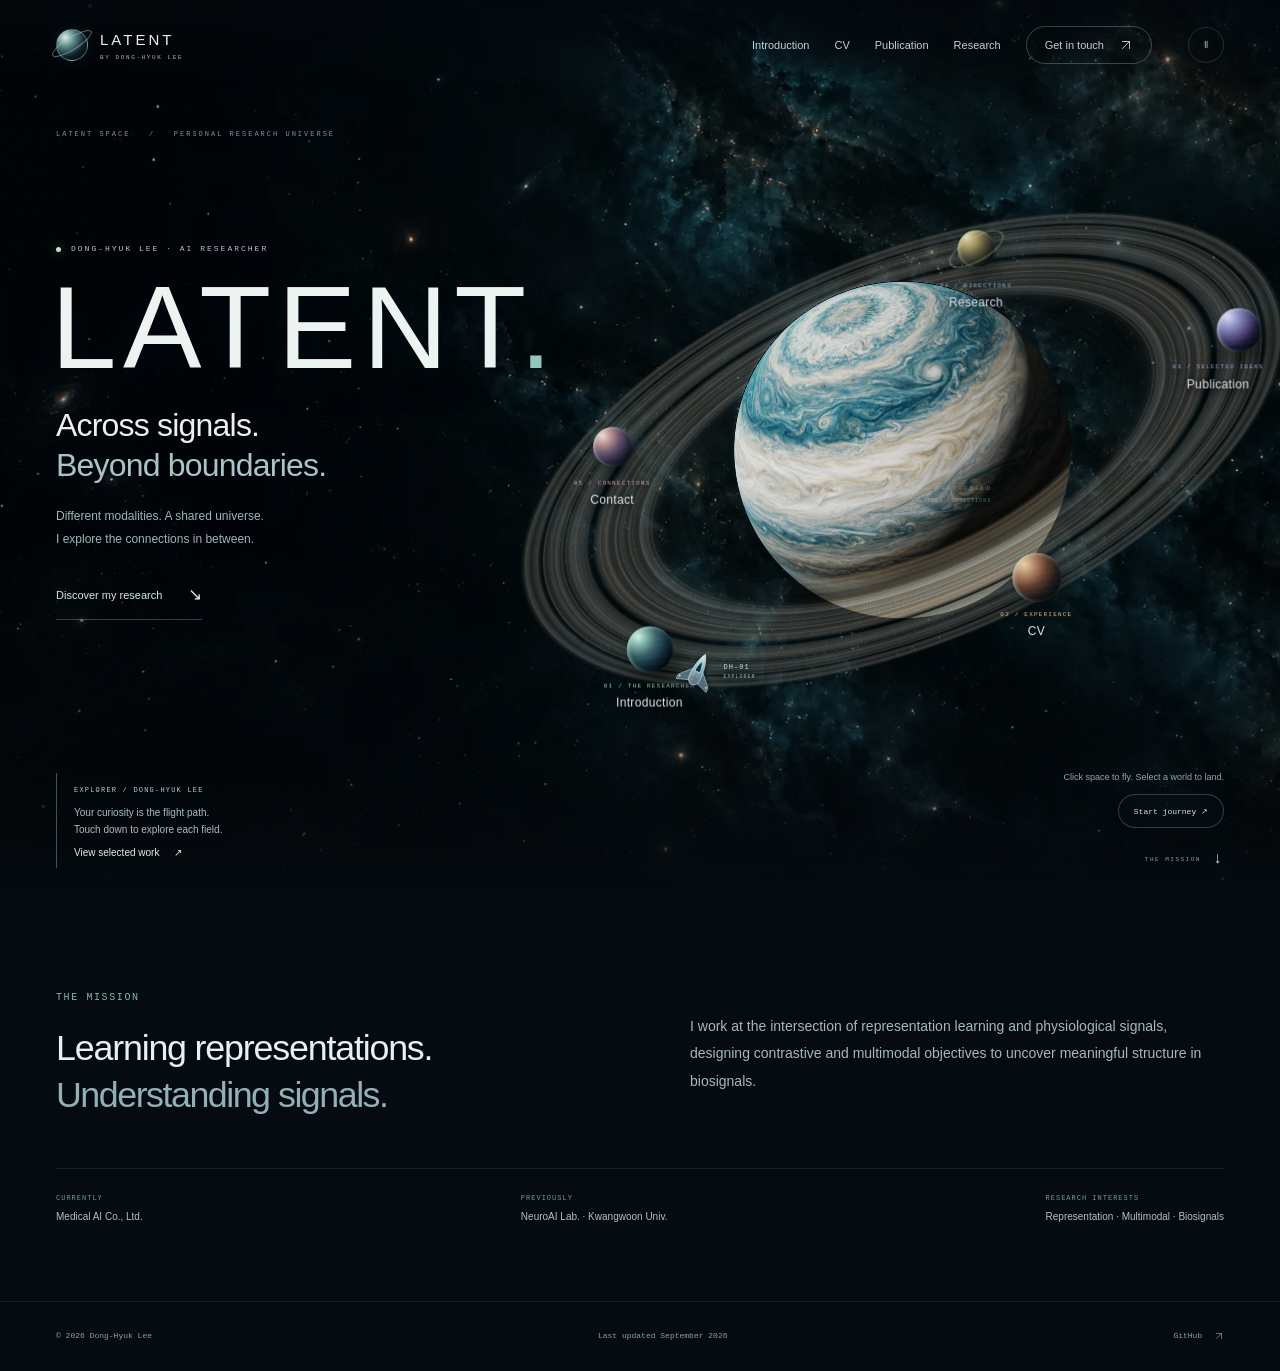
==== index.html @ cc0f51bd "Navigate Latent through five section planets with fluid atmosphere and smooth orbits" ====
<!doctype html>
<html lang="en" data-theme="light">
<head>
  <meta charset="utf-8">
  <meta name="viewport" content="width=device-width, initial-scale=1">
  <meta name="color-scheme" content="light dark">
  <title>Latent — Dong-Hyuk Lee</title>
  <meta name="description" content="I work at the intersection of representation learning and physiological signals, designing contrastive and multimodal objectives to uncover meaningful structure in biosignals.">
  <meta name="author" content="Dong-Hyuk Lee">
  <meta name="theme-color" content="#050b10">
  <meta property="og:type" content="website">
  <meta property="og:title" content="Latent — Dong-Hyuk Lee">
  <meta property="og:description" content="I work at the intersection of representation learning and physiological signals, designing contrastive and multimodal objectives to uncover meaningful structure in biosignals.">
  <meta property="og:url" content="https://hyuki0003.github.io/">
  <meta name="twitter:card" content="summary">
  <link rel="canonical" href="https://hyuki0003.github.io/">
  <link rel="icon" type="image/svg+xml" href="assets/favicon.svg">
  <script>document.documentElement.classList.add('js');try{var t=localStorage.getItem('dh-profile-theme');if(t==='dark'||t==='light')document.documentElement.dataset.theme=t}catch(e){}</script>
  <link rel="stylesheet" href="assets/styles.css">
  <script type="application/ld+json">{"@context": "https://schema.org", "@type": "Person", "name": "Dong-Hyuk Lee", "url": "https://hyuki0003.github.io", "jobTitle": "AI Researcher", "sameAs": ["https://github.com/hyuki0003", "https://www.linkedin.com/in/dong-hyuk-lee-8542971b0/", "https://www.notion.so/81ff1f23dd8441ba82bb77d9165426b7?source=copy_link", "https://www.instagram.com/hyuk_i2/"]}</script>
  <script src="assets/citations.js" defer></script>
  <script src="assets/site.js" defer></script>
<link rel="stylesheet" href="assets/universe.css?v=627bec4dad">
<script src="assets/planet.js?v=19bdda9b8a" defer></script>
<script src="assets/universe.js?v=6f647eb6f1" defer></script>
<script>document.documentElement.dataset.theme="dark"</script>
<link rel="preload" as="image" href="assets/space/latent-atmosphere.webp">
</head>
<body id="top" class="universe-site universe-home">
<a class="skip-link" href="#main">Skip to content</a>
    <header class="site-header"><div class="container header-inner">
      <a class="brand" href="index.html" aria-label="Dong-Hyuk Lee — home"><span class="monogram">dh<span>.</span></span><span class="brand-name">Latent<span>BY DONG-HYUK LEE</span></span></a>
      <nav id="site-nav" class="site-nav" aria-label="Main navigation">
        <a href="introduction.html">Introduction</a><a href="cv.html">CV</a><a href="publications.html">Publication</a><a href="research.html">Research</a>
        <a class="nav-contact" href="contact.html">Get in touch <svg class="icon " viewBox="0 0 24 24" fill="none" stroke="currentColor" stroke-width="1.6" stroke-linecap="round" stroke-linejoin="round" aria-hidden="true"><path d="M6 18 18 6M6 6h12v12"/></svg></a>
      </nav>
      <div class="header-controls"><button class="space-motion" type="button" aria-label="Pause space motion" aria-pressed="false" hidden>Ⅱ</button><button class="icon-button theme-toggle js-only" type="button" aria-label="Switch to dark theme" title="Switch theme"><svg class="icon moon-icon" viewBox="0 0 24 24" fill="none" stroke="currentColor" stroke-width="1.6" stroke-linecap="round" stroke-linejoin="round" aria-hidden="true"><path d="M20.4 14.3A8.5 8.5 0 0 1 9.7 3.6a8.5 8.5 0 1 0 10.7 10.7Z"/></svg><svg class="icon sun-icon" viewBox="0 0 24 24" fill="none" stroke="currentColor" stroke-width="1.6" stroke-linecap="round" stroke-linejoin="round" aria-hidden="true"><circle cx="12" cy="12" r="4"/><path d="M12 2v2m0 16v2M2 12h2m16 0h2M5 5l1.4 1.4m11.2 11.2L19 19M5 19l1.4-1.4M17.6 6.4 19 5"/></svg></button>
      <button class="icon-button menu-toggle js-only" type="button" aria-label="Open navigation" aria-controls="site-nav" aria-expanded="false"><svg class="icon menu-icon" viewBox="0 0 24 24" fill="none" stroke="currentColor" stroke-width="1.6" stroke-linecap="round" stroke-linejoin="round" aria-hidden="true"><path d="M4 7h16M4 12h16M4 17h16"/></svg><svg class="icon close-icon" viewBox="0 0 24 24" fill="none" stroke="currentColor" stroke-width="1.6" stroke-linecap="round" stroke-linejoin="round" aria-hidden="true"><path d="m6 6 12 12M6 18 18 6"/></svg></button></div>
    </div></header>
<main id="main"><section class="space-hero" id="universe" aria-labelledby="universe-title">
  <div class="space-depth" aria-hidden="true"><div class="space-image"></div></div>
  <div class="space-planet-stage" aria-hidden="true"></div>
  <div class="space-shade" aria-hidden="true"></div>
  <div class="space-coordinates" aria-hidden="true">LATENT SPACE &nbsp; / &nbsp; PERSONAL RESEARCH UNIVERSE</div>
  <div class="space-intro">
    <p class="space-eyebrow"><span></span> DONG-HYUK LEE · AI RESEARCHER</p>
    <h1 id="universe-title">LATENT<span>.</span></h1>
    <p class="space-tagline">Across signals.<br><em>Beyond boundaries.</em></p>
    <p class="space-manifesto">Different modalities. A shared universe.<br>I explore the connections in between.</p>
    <a class="space-enter" href="research.html">Discover my research <span aria-hidden="true">↘</span></a>
  </div>
  <div class="space-system" role="group" aria-label="Explore the section planets" aria-describedby="space-help">
    <svg class="space-routes" viewBox="0 0 1000 700" preserveAspectRatio="none" fill="none" aria-hidden="true"><path class="space-orbit-track" d=""/><g class="space-memories"></g><path class="space-flight" d=""/></svg>
    <a class="space-world world-intro" style="--px:64%;--py:24%;--world:#a6d6c6" data-world="introduction" href="introduction.html" aria-label="Explore Introduction" aria-controls="ship-console"><span class="world-globe" aria-hidden="true"></span><span class="world-caption"><small>01 / THE RESEARCHER</small><strong>Introduction</strong></span></a>
    <a class="space-world world-cv" style="--px:86%;--py:42%;--world:#e2bf8c" data-world="cv" href="cv.html" aria-label="Explore CV" aria-controls="ship-console"><span class="world-globe" aria-hidden="true"></span><span class="world-caption"><small>02 / EXPERIENCE</small><strong>CV</strong></span></a>
    <a class="space-world world-publications" style="--px:62%;--py:73%;--world:#b5a9de" data-world="publications" href="publications.html" aria-label="Explore Publication" aria-controls="ship-console"><span class="world-globe" aria-hidden="true"></span><span class="world-caption"><small>03 / SELECTED IDEAS</small><strong>Publication</strong></span></a>
    <a class="space-world world-research" style="--px:87%;--py:76%;--world:#88bedb" data-world="research" href="research.html" aria-label="Explore Research" aria-controls="ship-console"><span class="world-globe" aria-hidden="true"></span><span class="world-caption"><small>04 / DIRECTIONS</small><strong>Research</strong></span></a>
    <a class="space-world world-contact" style="--px:50%;--py:58%;--world:#d4adac" data-world="contact" href="contact.html" aria-label="Explore Contact" aria-controls="ship-console"><span class="world-globe" aria-hidden="true"></span><span class="world-caption"><small>05 / CONNECTIONS</small><strong>Contact</strong></span></a>
    <div class="space-voyager" style="left:62%;top:67%" data-state="idle" aria-hidden="true">
      <svg class="voyager-ship" viewBox="0 0 64 72" fill="none">
        <defs><linearGradient id="ship-metal" x1="14" y1="15" x2="48" y2="56" gradientUnits="userSpaceOnUse"><stop stop-color="#f2f6ef"/><stop offset=".45" stop-color="#91a8b1"/><stop offset="1" stop-color="#354d60"/></linearGradient><linearGradient id="ship-flame" x1="32" y1="47" x2="32" y2="72" gradientUnits="userSpaceOnUse"><stop stop-color="#e5ffff"/><stop offset=".3" stop-color="#81e9e9"/><stop offset="1" stop-color="#56aed9" stop-opacity="0"/></linearGradient></defs>
        <g class="ship-engine"><path d="M26 46 Q23 59 32 71 Q41 59 38 46Z" fill="url(#ship-flame)"/><path d="M29 45 Q28 56 32 62 Q36 56 35 45Z" fill="#edffff"/></g>
        <path d="M26 29 8 48 8 55 27 48M38 29 56 48 56 55 37 48" fill="#526e7e" stroke="#b0c8cd" stroke-width=".9"/>
        <path d="M32 5 C27 12 22 30 24 48 L29 53 35 53 40 48 C42 30 37 12 32 5Z" fill="url(#ship-metal)" stroke="#d4e9e9" stroke-width=".8"/>
        <path d="M32 16 C29 22 28 28 28 33 L36 33 C36 28 35 22 32 16Z" fill="#102f43" stroke="#96e8ef" stroke-width="1.2"/>
        <path d="M32 36V48M26 43H38" stroke="#536e7f"/>
        <path d="M23 48 19 56M41 48 45 56" stroke="#bad2d4" stroke-width="2" class="ship-legs"/>
        <circle cx="11" cy="49" r="1.5" fill="#9ce9d3"/><circle cx="53" cy="49" r="1.5" fill="#e7b88f"/>
      </svg>
      <span class="voyager-name">DH–01 <small>EXPLORER</small></span>
    </div>
    <div class="ship-console" id="ship-console" role="region" aria-label="Spaceship landing message" hidden>
      <div class="console-topline"><span><i></i> LANDING CONFIRMED</span><button class="console-close" type="button" aria-label="Dismiss landing message">×</button></div>
      <p class="console-title"></p><p class="console-description"></p>
      <a class="console-link" href="research.html">Explore this research <span aria-hidden="true">↗</span></a>
      <span class="console-telemetry" aria-hidden="true">DH–01 · SURFACE LINK ESTABLISHED</span>
    </div>
    <span class="space-field-label" aria-hidden="true">THE LATENT FIELD<br><b>∞ POSSIBLE CONNECTIONS</b></span>
  </div>
  <div class="space-bottom">
    <div class="space-detail" id="space-detail"><p class="space-destination">EXPLORER / DONG-HYUK LEE</p><p class="space-description">Your curiosity is the flight path.<br>Touch down to explore each field.</p><a class="space-related" href="research.html#selected-work">View selected work <span aria-hidden="true">↗</span></a><span class="sr-only space-announcement" role="status" aria-live="polite"></span></div>
    <div class="space-guide"><p id="space-help">Click space to fly. Select a world to land.</p><button class="space-cruise" type="button" aria-pressed="false" hidden>Start journey <span aria-hidden="true">↗</span></button><a href="#mission" class="space-scroll">THE MISSION <span aria-hidden="true">↓</span></a></div>
  </div>
</section>
<section id="mission" class="space-mission container" aria-label="Research mission"><div><span class="eyebrow">THE MISSION</span><h2>Learning representations.<br><em>Understanding signals.</em></h2></div><p>I work at the intersection of representation learning and physiological signals, designing contrastive and multimodal objectives to uncover meaningful structure in biosignals.</p><div class="mission-facts"><div><span>CURRENTLY</span><strong>Medical AI Co., Ltd.</strong></div><div><span>PREVIOUSLY</span><strong>NeuroAI Lab. · Kwangwoon Univ.</strong></div><div><span>RESEARCH INTERESTS</span><strong>Representation · Multimodal · Biosignals</strong></div></div></section>
</main>
<footer class="site-footer"><div class="container footer-inner"><span>© 2026 Dong-Hyuk Lee</span><span>Last updated September 2026</span><a href="https://github.com/hyuki0003" target="_blank" rel="noopener noreferrer">GitHub <svg class="icon " viewBox="0 0 24 24" fill="none" stroke="currentColor" stroke-width="1.6" stroke-linecap="round" stroke-linejoin="round" aria-hidden="true"><path d="M6 18 18 6M6 6h12v12"/></svg></a></div></footer>
    <div class="toast" id="toast" role="status" aria-live="polite"></div>
    <dialog id="citation-dialog" aria-labelledby="citation-title"><div class="dialog-heading"><span class="eyebrow">CITATION</span><button type="button" class="icon-button close-dialog" aria-label="Close citation"><svg class="icon " viewBox="0 0 24 24" fill="none" stroke="currentColor" stroke-width="1.6" stroke-linecap="round" stroke-linejoin="round" aria-hidden="true"><path d="m6 6 12 12M6 18 18 6"/></svg></button></div><h2 id="citation-title">BibTeX</h2><p class="citation-note">Basic metadata from the author profile. Volume, pages, and DOI were not provided. Manuscripts are not presented as accepted publications.</p><pre id="citation-code" tabindex="0"></pre><button type="button" class="button primary" id="copy-citation"><svg class="icon " viewBox="0 0 24 24" fill="none" stroke="currentColor" stroke-width="1.6" stroke-linecap="round" stroke-linejoin="round" aria-hidden="true"><rect x="8" y="8" width="12" height="12" rx="2"/><path d="M15 8V5a2 2 0 0 0-2-2H5a2 2 0 0 0-2 2v8a2 2 0 0 0 2 2h3"/></svg> Copy BibTeX</button></dialog>
</body>
</html>
---- assets/styles.css ----
/* Editorial research portfolio. No web fonts or external assets are required. */
:root {
  --bg: #f6f5f1; --surface: #fcfbf8; --soft: #ecece5; --text: #272c27;
  --muted: #656b61; --faint: #6a7163; --border: #d9dcd2; --accent: #4c6342;
  --accent-soft: #e7ebde; --orange: #9b5936; --focus: #466b42; --inverse: #f4f4ec;
  --serif: Georgia, 'Times New Roman', serif;
  --sans: 'Helvetica Neue', Helvetica, Arial, 'Apple SD Gothic Neo', 'Malgun Gothic', sans-serif;
  --mono: 'SFMono-Regular', Consolas, 'Liberation Mono', monospace;
  --width: 1184px;
}
html[data-theme="dark"] {
  --bg: #191d19; --surface: #202620; --soft: #242d24; --text: #e8ecdf;
  --muted: #afb9a8; --faint: #a3ae9b; --border: #384235; --accent: #b4cd98;
  --accent-soft: #303e2b; --orange: #e2ae8c; --focus: #c7dfa6; --inverse: #1c221a;
}
*, *::before, *::after { box-sizing: border-box; }
html { scroll-behavior: smooth; scroll-padding-top: 110px; }
body { margin: 0; color: var(--text); background: var(--bg); font: 16px/1.65 var(--sans); -webkit-font-smoothing: antialiased; }
a { color: inherit; text-decoration: none; }
button, input { font: inherit; color: inherit; }
button { cursor: pointer; }
button, input, a { -webkit-tap-highlight-color: transparent; }
button { border: 0; }
button:disabled { cursor: default; }
::selection { background: #d5dfbc; color: #222a20; }
:focus-visible { outline: 3px solid var(--focus); outline-offset: 5px; border-radius: 2px; }
[hidden] { display: none !important; }
html:not(.js) .js-only { display: none !important; }
h1, h2, h3, h4, p { margin: 0; }
h1, h2, h3, h4 { font-weight: 500; line-height: 1.2; }
h2 { font-size: clamp(32px, 3.3vw, 43px); letter-spacing: -1.7px; line-height: 1.14; }
h2 em { font: italic 1.08em/1.12 var(--serif); letter-spacing: -1.5px; }
img, svg { max-width: 100%; }
.icon { display: inline-block; width: 20px; height: 20px; flex: 0 0 auto; vertical-align: middle; }
.container { width: min(var(--width), calc(100% - 112px)); margin-inline: auto; }
.eyebrow { font: 500 10px/1.5 var(--mono); letter-spacing: 1.6px; }
.section-index { display: block; color: var(--accent); margin-bottom: 20px; }
.small-number { font: 12px var(--mono); color: var(--muted); }
.skip-link { position: fixed; top: -100px; left: 20px; z-index: 100; padding: 12px 20px; background: var(--text); color: var(--bg); }
.skip-link:focus { top: 12px; }
.site-header { position: sticky; top: 0; z-index: 20; background: var(--bg); border-bottom: 1px solid var(--border); }
.header-inner { display: flex; align-items: center; min-height: 96px; gap: 36px; }
.brand { display: flex; align-items: center; gap: 13px; flex-shrink: 0; }
.monogram { display: flex; align-items: center; justify-content: center; background: var(--text); color: var(--bg); width: 46px; height: 46px; font-size: 25px; font-weight: 600; letter-spacing: -2px; border-radius: 13px; line-height: 1; padding-bottom: 3px; }
.monogram span { color: #b9cc9c; }
.brand-name { font-size: 13px; font-weight: 600; letter-spacing: -.2px; line-height: 1.4; }
.brand-name > span { display: block; margin-top: 4px; font: 8px var(--mono); letter-spacing: 1.4px; color: var(--muted); }
.site-nav { margin-left: auto; display: flex; align-items: center; gap: 30px; }
.site-nav > a { font-size: 12px; transition: color .2s; white-space: nowrap; }
.site-nav > a:hover, .site-nav > a[aria-current] { color: var(--accent); }
.site-nav > a[aria-current] { text-decoration: underline; text-underline-offset: 7px; }
.site-nav .nav-contact { display: inline-flex; align-items: center; gap: 15px; border: 1px solid var(--border); padding: 9px 15px; border-radius: 4px; }
.nav-contact .icon { width: 14px; height: 14px; }
.header-controls { display: flex; gap: 7px; }
.icon-button { width: 38px; height: 38px; display: inline-flex; align-items: center; justify-content: center; background: transparent; border: 1px solid var(--border); border-radius: 50%; }
.icon-button:hover { background: var(--soft); }
.theme-toggle { border: 0; }
.sun-icon, .close-icon { display: none; }
[data-theme="dark"] .moon-icon { display: none; }
[data-theme="dark"] .sun-icon { display: block; }
.menu-toggle { display: none; }
.button { display: inline-flex; justify-content: center; align-items: center; gap: 24px; border: 1px solid transparent; padding: 13px 21px; border-radius: 4px; font-size: 12px; font-weight: 500; line-height: 1.6; transition: transform .2s, background .2s; }
.button:hover { transform: translateY(-2px); }
.button .icon { width: 17px; height: 17px; }
.button.primary { background: var(--text); color: var(--bg); border-color: var(--text); }
.button.primary:hover { background: var(--accent); border-color: var(--accent); }
.button.secondary { background: transparent; border-color: var(--border); }
.text-link { display: inline-flex; align-items: center; gap: 14px; font-size: 12px; font-weight: 500; white-space: nowrap; }
.text-link .icon { width: 17px; height: 17px; transition: transform .2s; }
.text-link:hover .icon { transform: translate(2px,-2px); }
.text-link:hover { color: var(--accent); }
.hero { padding-top: 72px; }
.hero-grid { display: grid; grid-template-columns: minmax(0,1fr) 326px; gap: 60px; align-items: center; }
.hero-eyebrow { display: flex; align-items: center; gap: 10px; color: var(--muted); font: 9px/1.6 var(--mono); letter-spacing: 1.2px; margin-bottom: 23px; }
.live-dot { display: inline-block; flex-shrink: 0; width: 6px; height: 6px; border-radius: 50%; background: #799360; box-shadow: 0 0 0 4px #79936014; }
.eyebrow-divider { padding-inline: 6px; color: var(--faint); }
.hero h1 { font-size: clamp(47px,5.3vw,75px); letter-spacing: -4.2px; font-weight: 500; line-height: 1.08; margin-left: -3px; white-space: nowrap; }
.name-dot { color: var(--accent); }
.hero-statement { margin-top: 24px; font-size: clamp(25px,2.65vw,36px); line-height: 1.3; letter-spacing: -1.1px; }
.hero-statement em { font-family: var(--serif); font-weight: 400; color: var(--accent); letter-spacing: -.7px; }
.hero-description { max-width: 580px; margin-top: 24px; font-size: 14px; line-height: 1.85; color: var(--muted); }
.hero-actions { display: flex; align-items: center; flex-wrap: wrap; gap: 29px; margin-top: 29px; }
.hero-visual { height: 370px; align-self: end; position: relative; border-radius: 5px; background: #eceee5; border: 1px solid #e2e5d9; overflow: hidden; color: #3e4936; }
.visual-top { display: flex; justify-content: space-between; font: 7px/1.5 var(--mono); letter-spacing: 1px; padding: 21px; }
.orbit-scene { height: 254px; position: relative; isolation: isolate; overflow: hidden; }
.sphere-grid { position: absolute; inset: 0; opacity: .38; background-image: radial-gradient(#7a8a6b 1px, transparent 1px); background-size: 13px 13px; mask-image: radial-gradient(ellipse 50% 48% at 50% 50%,#000 35%,transparent 100%); }
.sphere { position: absolute; top: 29px; left: 53px; width: 220px; height: 191px; border: 1px solid #647851; border-radius: 50%; }
.sphere-a { transform: rotate(-34deg) scaleY(.58); }
.sphere-b { transform: rotate(42deg) scaleY(.63); border-color: #8b9b76; }
.sphere-c { transform: rotate(97deg) scaleY(.55); border-color: #647851; }
.sphere-core { position: absolute; width: 78px; height: 78px; border: 1px solid #aab797; top: 86px; left: 124px; border-radius: 50%; background: #e8ecdeaa; box-shadow: inset 0 0 25px #b5c49644; }
.sphere-core::before, .sphere-core::after { content: ''; position: absolute; border: 1px solid #9daf8577; border-radius: 50%; inset: 8px; }
.sphere-core::after { inset: 17px; }
.orbit-dot { position: absolute; border-radius: 50%; width: 10px; height: 10px; box-shadow: 0 0 0 5px #eceee5; }
.dot-a { top: 51px; left: 98px; background: #556f43; }
.dot-b { top: 176px; left: 239px; background: #a77b51; width: 7px; height: 7px; }
.axis-mark { position: absolute; color: #839271; font: 15px var(--mono); }
.axis-a { left: 29px; top: 190px; }
.axis-b { right: 28px; top: 31px; }
.visual-bottom { padding: 16px 21px; border-top: 1px solid #d4dacb; display: flex; align-items: center; justify-content: space-between; font-size: 9px; line-height: 1.7; }
.visual-bottom strong { font-weight: 500; }
.visual-spark { font: 39px/1 var(--serif); color: #5d7449; }
.hero-facts { margin-top: 47px; display: grid; grid-template-columns: .92fr 1.16fr 1.4fr; gap: 30px; padding-block: 24px 35px; border-top: 1px solid var(--border); }
.hero-facts > div > span { font: 8px var(--mono); letter-spacing: 1.4px; color: var(--faint); }
.hero-facts p { margin-top: 6px; font-size: 11px; color: var(--muted); }
.section { padding-block: 78px; }
.section-heading { display: flex; align-items: flex-end; justify-content: space-between; gap: 40px; margin-bottom: 38px; }
.section-heading > p { max-width: 370px; font-size: 12px; color: var(--muted); padding-bottom: 4px; }
.section-heading > .text-link { padding-bottom: 7px; }
.research-section { background: var(--soft); border-top: 1px solid var(--border); border-bottom: 1px solid var(--border); }
.research-grid { display: grid; grid-template-columns: repeat(3,1fr); gap: 34px; }
.research-card { border-top: 1px solid var(--border); padding-top: 18px; display: flex; flex-direction: column; }
.research-card-top { display: flex; align-items: center; justify-content: space-between; color: var(--accent); margin-bottom: 28px; }
.research-card h3 { font-size: 22px; letter-spacing: -.7px; margin-bottom: 14px; }
.research-card p { max-width: 306px; font-size: 12px; line-height: 1.85; color: var(--muted); }
.research-label { display: block; color: var(--accent); font: 8px/1.5 var(--mono); letter-spacing: 1px; margin-top: 25px; }
.keyword-strip { display: flex; flex-wrap: wrap; gap: 8px; border-top: 1px solid var(--border); margin-top: 35px; padding-top: 25px; }
.keyword-strip span { border: 1px solid var(--border); font-size: 9px; padding: 3px 9px; border-radius: 3px; color: var(--muted); }
.works-grid { display: grid; grid-template-columns: repeat(2,minmax(0,1fr)); gap: 27px; }
.work-card { border: 1px solid var(--border); border-radius: 5px; overflow: hidden; background: var(--surface); transition: border-color .2s; }
.work-card:hover { border-color: var(--accent); }
.work-card .art-link { display: block; }
.work-art { height: 235px; overflow: hidden; position: relative; isolation: isolate; }
.work-art > * { pointer-events: none; }
.dialog-art { background: #e9edde; color: #4f6444; }
.video-art { background: #ece6dc; color: #7c6652; }
.art-grid { position: absolute; inset: 0; background-image: linear-gradient(currentColor 1px, transparent 1px),linear-gradient(90deg,currentColor 1px,transparent 1px); background-size: 32px 32px; opacity: .055; }
.art-label { position: absolute; bottom: 19px; left: 23px; font: 7px/1.4 var(--mono); letter-spacing: 1px; z-index: 3; }
.art-note { position: absolute; top: 18px; right: 21px; font: italic 11px var(--serif); opacity: .75; }
.art-orbit { width: 290px; height: 135px; border: 1px solid #83917166; border-radius: 50%; position: absolute; left: calc(50% - 145px); top: 44px; }
.orbit-one { transform: rotate(-18deg); }
.orbit-two { transform: rotate(27deg); }
.speech { position: absolute; border: 1px solid #7b8f6488; display: flex; align-items: center; gap: 6px; justify-content: center; border-radius: 10px 10px 10px 1px; box-shadow: 0 7px 20px #45583308; }
.speech i { width: 5px; height: 5px; border-radius: 50%; background: currentColor; opacity: .7; }
.speech-one { width: 104px; height: 67px; top: 45px; left: calc(50% - 132px); background: #d1d9bf; transform: rotate(-8deg); }
.speech-two { width: 100px; height: 64px; top: 103px; left: calc(50% - 31px); background: #f2f4e9; transform: rotate(6deg); }
.speech-three { width: 72px; height: 46px; top: 50px; left: calc(50% + 57px); background: #a3b790; color: #3e5a33; transform: rotate(8deg); }
.video-frame { position: absolute; width: 166px; height: 121px; border: 1px solid #a4927c; border-radius: 3px; top: 52px; left: calc(50% - 83px); }
.frame-back { background: #d0c5b2; transform: translate(-39px,-10px) rotate(-11deg); opacity: .85; }
.frame-mid { background: #e1d7c4; transform: translate(31px,3px) rotate(9deg); }
.frame-front { background: #efeae0; transform: rotate(-1deg); padding: 12px 19px; }
.pixel-grid { display: grid; grid-template-columns: repeat(6,1fr); grid-template-rows: repeat(6,1fr); gap: 2px; width: 100%; height: 100%; }
.pixel-grid i { background: #ad987d; opacity: .23; }
.pixel-grid i:nth-child(3n) { opacity: .6; }
.pixel-grid i:nth-child(4n) { opacity: .38; background: #9b896c; }
.pixel-grid i:nth-child(7n) { opacity: .82; background: #938873; }
.pixel-grid i:nth-child(11n) { opacity: .9; background: #737e66; }
.frame-corner { position: absolute; width: 14px; height: 14px; border-color: #897452; }
.c1 { top: 6px; left: 7px; border-top: 1px solid; border-left: 1px solid; }
.c2 { bottom: 6px; right: 7px; border-bottom: 1px solid; border-right: 1px solid; }
.work-body { padding: 24px; }
.work-meta { display: flex; align-items: center; flex-wrap: wrap; gap: 7px; min-height: 21px; }
.work-meta > span:first-child { color: var(--muted); font: 9px var(--mono); letter-spacing: .4px; margin-right: auto; }
.meta-divider { padding: 0 6px; color: var(--faint); }
.badge { display: inline-block; font: 8px/1.5 var(--mono); padding: 3px 7px; border-radius: 3px; white-space: nowrap; }
.badge.accent { color: var(--accent); background: var(--accent-soft); }
.badge.neutral { color: var(--muted); border: 1px solid var(--border); padding: 2px 6px; }
.badge.pending { color: var(--orange); background: #b98c6812; border: 1px solid #a7774933; padding: 2px 6px; }
.work-body h3 { font-size: 19px; line-height: 1.42; letter-spacing: -.35px; margin-top: 19px; min-height: 81px; }
.work-body h3 a:hover { color: var(--accent); }
.authors { font-size: 10px; line-height: 1.9; color: var(--muted); margin-top: 13px; }
.authors strong { color: var(--text); font-weight: 500; text-decoration: underline; text-decoration-color: var(--border); text-underline-offset: 3px; }
.work-actions { display: flex; align-items: center; justify-content: space-between; gap: 16px; border-top: 1px solid var(--border); margin-top: 22px; padding-top: 19px; }
.work-actions .text-link { font-size: 10px; }
.cite-button { display: inline-flex; align-items: center; gap: 6px; padding: 7px; background: transparent; font: 9px var(--mono); color: var(--muted); border-radius: 3px; }
.cite-button:hover { background: var(--soft); color: var(--text); }
.cite-button .icon { width: 13px; height: 13px; }
.archive-note { display: flex; align-items: center; gap: 10px; margin-top: 25px; padding: 17px 0; border-block: 1px solid var(--border); font-size: 10px; color: var(--muted); }
.archive-note .icon { width: 16px; height: 16px; margin-left: auto; }
.archive-note:hover { color: var(--accent); }
.archive-dot { width: 5px; height: 5px; background: var(--accent); border-radius: 50%; flex-shrink: 0; }
.news-section { border-block: 1px solid var(--border); }
.split-section { display: grid; grid-template-columns: 1fr 2fr; gap: 80px; }
.section-intro p { font-size: 11px; color: var(--muted); margin-top: 20px; }
.news-list { list-style: none; margin: 0; padding: 0; }
.news-row { display: grid; grid-template-columns: 70px 1fr; gap: 24px; padding: 21px 0; border-bottom: 1px solid var(--border); }
.news-row:first-child { padding-top: 0; }
.news-row time { font: 10px/1.5 var(--mono); color: var(--faint); padding-top: 3px; }
.news-label { font: 8px/1.5 var(--mono); color: var(--accent); letter-spacing: 1px; }
.news-row p { margin-top: 6px; font-size: 12px; line-height: 1.8; }
.older-news summary { display: inline-flex; align-items: center; gap: 16px; padding: 22px 0 0; font-size: 10px; cursor: pointer; list-style: none; color: var(--muted); }
summary::-webkit-details-marker { display: none; }
summary::marker { content: ''; }
.older-news summary .icon { width: 14px; height: 14px; }
.older-news[open] summary { padding-bottom: 26px; }
details[open] > summary > .icon { transform: rotate(180deg); }
.about-copy { font-size: 17px; line-height: 1.9; max-width: 895px; color: var(--muted); margin-top: -2px; }
.background-grid { display: grid; grid-template-columns: 1.1fr 1fr; gap: 80px; margin-top: 44px; }
.subheading { font: 10px var(--mono); letter-spacing: 1px; text-transform: uppercase; padding-bottom: 19px; border-bottom: 1px solid var(--border); margin-bottom: 26px; }
.career-list { border-left: 1px solid var(--border); margin-left: 4px; }
.career-item { padding-left: 24px; position: relative; margin-bottom: 31px; }
.career-item:last-child { margin-bottom: 0; }
.timeline-dot { position: absolute; left: -4px; top: 3px; width: 7px; height: 7px; border: 1px solid var(--accent); background: var(--bg); border-radius: 50%; }
.career-item:first-child .timeline-dot { background: var(--accent); }
.period { font: 9px var(--mono); color: var(--faint); margin-bottom: 10px; }
.career-item h4 { font-size: 18px; letter-spacing: -.3px; margin-bottom: 6px; }
.organization { display: inline-flex; align-items: baseline; gap: 8px; font-size: 12px; color: var(--accent); }
.organization .icon { width: 11px; height: 11px; }
.career-detail { color: var(--faint); font-size: 10px; margin-top: 5px; }
.career-description { color: var(--muted); font-size: 10px; line-height: 1.8; margin-top: 10px; }
.education-item { display: grid; grid-template-columns: 39px 1fr; gap: 15px; margin-bottom: 25px; }
.degree { font: 9px/1 var(--mono); border: 1px solid var(--border); padding: 6px 4px; border-radius: 3px; text-align: center; align-self: start; }
.education-item h4 { font-size: 13px; line-height: 1.5; }
.education-item p { color: var(--muted); font-size: 11px; margin-top: 4px; }
.education-item .education-detail { color: var(--faint); font-size: 10px; }
.toolkit { margin-top: 40px; padding: 18px 0; border-block: 1px solid var(--border); }
.toolkit summary { display: flex; gap: 25px; align-items: center; cursor: pointer; font-size: 12px; }
.toolkit-preview { margin-left: auto; color: var(--faint); font-size: 10px; }
.toolkit summary .icon { width: 15px; height: 15px; }
.stack-list { margin-top: 25px; }
.stack-row { display: grid; grid-template-columns: 200px 1fr; gap: 25px; padding: 11px 0; font-size: 11px; }
.stack-row > span { color: var(--faint); }
.contact-section { color: #f0f2e8; background: #272f27; }
.contact-inner { padding-top: 55px; padding-bottom: 31px; }
.contact-top { display: flex; justify-content: space-between; align-items: center; gap: 25px; }
.contact-top .eyebrow { display: flex; align-items: center; gap: 12px; font-size: 8px; color: #c3ceb6; }
.contact-number { font: 8px var(--mono); letter-spacing: 1.2px; color: #a2b095; }
.contact-section h2 { font-size: 57px; letter-spacing: -2px; margin-top: 36px; }
.contact-section h2 em { color: #c0d1a6; }
.contact-section p { color: #bac6b3; font-size: 12px; margin-top: 17px; }
.email-row { display: flex; align-items: center; gap: 22px; margin-top: 18px; }
.email-link { display: inline-flex; align-items: center; gap: 25px; font-size: 31px; letter-spacing: -1px; }
.email-link .icon { width: 27px; height: 27px; }
.email-link:hover { color: #c0d1a6; }
.copy-email { color: #c5d1ba; border-color: #55624b; width: 34px; height: 34px; }
.copy-email:hover { background: #3c4837; }
.copy-email .icon { width: 14px; height: 14px; }
.contact-bottom { display: flex; align-items: center; justify-content: space-between; margin-top: 46px; padding-top: 23px; border-top: 1px solid #47523f; gap: 25px; }
.social-links { display: flex; flex-wrap: wrap; gap: 27px; }
.social-links a { display: flex; align-items: center; gap: 9px; font-size: 10px; }
.social-links .icon { width: 11px; height: 11px; color: #b2c19f; }
.social-links a:hover { color: #c0d1a6; }
.back-top { font-size: 9px; color: #bdc9b3; }
.site-footer { font: 8px/1.5 var(--mono); color: var(--faint); }
.footer-inner { min-height: 69px; display: flex; align-items: center; justify-content: space-between; gap: 20px; }
.footer-inner .icon { width: 10px; height: 10px; margin-left: 7px; }
/* Archive */
.publications-main { padding-top: 38px; padding-bottom: 60px; min-height: calc(100vh - 166px); }
.breadcrumb { display: inline-flex; align-items: center; gap: 9px; color: var(--muted); font-size: 10px; }
.breadcrumb .icon { width: 15px; height: 15px; }
.breadcrumb:hover { color: var(--accent); }
.archive-hero .section-index { margin-top: 48px; }
.archive-hero h1 { font-size: clamp(40px,5.2vw,66px); letter-spacing: -3px; }
.archive-hero h1 em { color: var(--accent); font-family: var(--serif); }
.archive-hero > p:last-child { color: var(--muted); font-size: 13px; margin-top: 21px; line-height: 1.9; }
.archive-controls { margin-top: 43px; padding-top: 24px; border-top: 1px solid var(--border); }
.archive-toolbar { display: flex; align-items: center; gap: 25px; justify-content: space-between; }
.search-box { display: flex; align-items: center; gap: 11px; background: var(--surface); border: 1px solid var(--border); border-radius: 5px; padding: 11px 15px; width: 510px; max-width: 100%; }
.search-box:focus-within { border-color: var(--focus); outline: 1px solid var(--focus); }
.search-box > .icon { color: var(--faint); width: 17px; height: 17px; }
.search-box input { min-width: 0; width: 100%; background: transparent; border: 0; padding: 3px 0; font-size: 12px; outline: 0; }
.search-box input::placeholder { color: var(--faint); opacity: 1; }
.search-key { font: 10px var(--mono); border: 1px solid var(--border); padding: 2px 6px; border-radius: 3px; color: var(--faint); }
.result-count { font: 10px var(--mono); color: var(--faint); white-space: nowrap; }
.filter-bar { display: flex; flex-wrap: wrap; gap: 9px; margin-top: 18px; }
.filter-pill { display: inline-flex; align-items: center; gap: 12px; border-radius: 3px; background: transparent; padding: 9px 13px; font-size: 10px; border: 1px solid var(--border); }
.filter-pill > span { opacity: .65; font: 9px var(--mono); }
.filter-pill:hover { border-color: var(--accent); }
.filter-pill[aria-pressed="true"] { background: var(--text); color: var(--bg); border-color: var(--text); }
.record-group { margin-top: 49px; }
.group-heading { display: flex; gap: 17px; align-items: center; font-size: 20px; letter-spacing: -.5px; padding-bottom: 19px; border-bottom: 1px solid var(--border); }
.group-heading > span { color: var(--faint); font: 9px var(--mono); }
.group-note { font-size: 11px; margin-top: 18px; color: var(--muted); max-width: 740px; }
.publication-record { display: grid; grid-template-columns: 72px minmax(0,1fr) 76px; gap: 22px; padding: 28px 0; border-bottom: 1px solid var(--border); }
.record-year { font: 10px/1.5 var(--mono); padding-top: 5px; color: var(--faint); }
.record-meta { display: flex; align-items: center; flex-wrap: wrap; gap: 8px; margin-bottom: 11px; }
.record-venue { color: var(--accent); font: 10px var(--mono); margin-right: 4px; }
.record-main h3 { font-size: 17px; line-height: 1.5; letter-spacing: -.25px; max-width: 860px; }
.record-main h3 a:hover { color: var(--accent); }
.record-main .authors { margin-top: 10px; }
.record-tags { display: flex; flex-wrap: wrap; gap: 12px; margin-top: 11px; font-size: 9px; color: var(--faint); }
.record-tags span:not(:last-child)::after { content: ' /'; margin-left: 12px; color: var(--border); }
.record-actions { display: flex; align-items: flex-start; flex-direction: column; gap: 11px; }
.record-detail { padding: 7px; margin-left: auto; color: var(--muted); }
.record-detail .icon { width: 16px; height: 16px; }
.record-detail:hover { color: var(--accent); }
.patent-number { font: 10px var(--mono); margin-top: 12px; color: var(--muted); }
.no-results { text-align: center; padding: 90px 20px; }
.no-results > .icon { width: 29px; height: 29px; color: var(--faint); }
.no-results h2 { font-size: 29px; margin-top: 20px; }
.no-results p { color: var(--muted); font-size: 12px; margin-top: 14px; }
.no-results .button { margin-top: 25px; }
.archive-provenance { font-size: 9px; color: var(--faint); margin-top: 34px; }
/* Individual research pages */
.project-main { padding-block: 38px 60px; }
.project-hero { margin-top: 54px; max-width: 1060px; }
.project-kicker { display: flex; align-items: center; flex-wrap: wrap; gap: 14px; }
.project-kicker .eyebrow { color: var(--accent); margin-right: 10px; }
.project-hero h1 { font-size: clamp(31px,4vw,54px); letter-spacing: -1.8px; line-height: 1.2; margin-top: 26px; }
.project-authors { font-size: 13px; margin-top: 23px; }
.project-actions { display: flex; align-items: center; flex-wrap: wrap; gap: 30px; margin-top: 27px; margin-bottom: 45px; }
.large-art { height: 280px; border-radius: 5px; }
.large-art .speech-one { left: calc(50% - 150px); transform: rotate(-8deg) scale(1.2); top: 60px; }
.large-art .speech-two { transform: rotate(6deg) scale(1.2); top: 136px; }
.large-art .speech-three { transform: rotate(8deg) scale(1.2); top: 66px; }
.large-art .art-orbit { width: 360px; height: 170px; top: 49px; left: calc(50% - 180px); }
.large-art .video-frame { top: 72px; }
.project-details { display: grid; grid-template-columns: 1fr 1fr; gap: 100px; margin-block: 70px; }
.context-note { font-size: 12px; color: var(--muted); line-height: 1.9; margin-top: 23px; max-width: 360px; }
.context-list { margin: 0; }
.context-list > div { padding: 16px 0; border-bottom: 1px solid var(--border); display: grid; grid-template-columns: 88px 1fr; gap: 20px; }
.context-list > div:first-child { padding-top: 0; }
.context-list dt { color: var(--faint); font: 9px/1.8 var(--mono); }
.context-list dd { margin: 0; font-size: 12px; }
.citation-section { border-top: 1px solid var(--border); padding-top: 52px; }
.inline-citation { background: var(--soft); padding: 27px; border: 1px solid var(--border); border-radius: 5px; white-space: pre-wrap; overflow-wrap: anywhere; font: 11px/1.8 var(--mono); }
.citation-note { margin-top: 14px; color: var(--muted); font-size: 10px; line-height: 1.8; }
.next-work { display: grid; grid-template-columns: 1fr 45px; border-block: 1px solid var(--border); margin-top: 50px; padding-block: 25px; gap: 13px 25px; }
.next-work .eyebrow { color: var(--faint); grid-column: 1/-1; font-size: 8px; }
.next-work strong { font-size: 17px; font-weight: 400; line-height: 1.5; max-width: 750px; }
.next-work .icon { justify-self: end; align-self: center; }
.next-work:hover { color: var(--accent); }
.not-found { padding-block: 130px; min-height: 70vh; }
.not-found h1 { font-size: 60px; letter-spacing: -2px; margin-top: 25px; }
.not-found h1 em { font-family: var(--serif); color: var(--accent); }
.not-found p { margin-top: 25px; color: var(--muted); }
.not-found .button { margin-top: 30px; }
/* Citation dialog and toast */
dialog { padding: 30px; width: min(690px,calc(100vw - 32px)); max-height: calc(100dvh - 40px); border: 1px solid var(--border); border-radius: 7px; background: var(--bg); color: var(--text); box-shadow: 0 20px 100px #0003; }
dialog::backdrop { background: #121b16a8; backdrop-filter: blur(3px); }
.dialog-heading { display: flex; align-items: center; justify-content: space-between; gap: 25px; }
.dialog-heading .eyebrow { color: var(--accent); }
.dialog-heading .icon-button { width: 33px; height: 33px; }
dialog h2 { font-size: 22px; letter-spacing: -.4px; line-height: 1.4; margin-top: 20px; }
dialog pre { margin-block: 23px; padding: 20px; white-space: pre-wrap; overflow-wrap: anywhere; background: var(--soft); font: 10px/1.8 var(--mono); border-radius: 4px; }
dialog .button { font-size: 11px; }
.toast { position: fixed; bottom: 25px; left: 50%; transform: translate(-50%,20px); background: var(--text); color: var(--bg); box-shadow: 0 10px 40px #0002; padding: 12px 20px; font-size: 12px; line-height: 1.5; border-radius: 4px; z-index: 100; opacity: 0; pointer-events: none; transition: opacity .2s,transform .2s; max-width: calc(100% - 30px); text-align: center; }
.toast.show { transform: translate(-50%,0); opacity: 1; }
/* Responsive layout */
@media (min-width: 1500px) {
  .hero { padding-top: 88px; }
  .hero-grid { gap: 100px; grid-template-columns: minmax(0,1fr) 345px; }
  .hero-visual { height: 390px; }
  .orbit-scene { height: 274px; transform: translateX(9px); }
}
@media (max-width: 1100px) {
  .container { width: calc(100% - 72px); }
  .header-inner { gap: 25px; }
  .site-nav { gap: 24px; }
  .hero { padding-top: 55px; }
  .hero-grid { grid-template-columns: minmax(0,1fr) 280px; gap: 35px; }
  .hero h1 { font-size: 55px; letter-spacing: -3px; }
  .hero-statement { font-size: 28px; }
  .hero-description { font-size: 13px; }
  .hero-visual { height: 345px; }
  .orbit-scene { transform: scale(.85); transform-origin: 25% 50%; height: 229px; }
  .visual-top { font-size: 6px; }
  .visual-bottom { font-size: 8px; }
  .section { padding-block: 64px; }
  .research-grid { gap: 26px; }
  .research-card h3 { font-size: 19px; }
  .work-body { padding: 21px; }
  .work-body h3 { font-size: 17px; min-height: 96px; }
  .split-section { gap: 55px; }
  .background-grid { gap: 55px; }
  .project-details { gap: 60px; }
}
@media (max-width: 800px) {
  .container { width: calc(100% - 48px); }
  .header-inner { min-height: 80px; gap: 15px; }
  .brand-name { font-size: 11px; }
  .monogram { width: 39px; height: 39px; font-size: 23px; border-radius: 11px; }
  .site-nav { gap: 19px; }
  .site-nav > a { font-size: 10px; }
  .site-nav .nav-contact { display: none; }
  .hero-grid { grid-template-columns: minmax(0,1fr) 238px; gap: 25px; }
  .hero h1 { font-size: 43px; letter-spacing: -2.6px; }
  .hero-eyebrow { font-size: 7px; letter-spacing: .8px; gap: 7px; }
  .hero-statement { font-size: 23px; letter-spacing: -.8px; }
  .hero-description { font-size: 12px; }
  .hero-actions { gap: 19px; }
  .hero-actions .button { padding: 11px 15px; font-size: 10px; gap: 12px; }
  .hero-actions .text-link { font-size: 10px; gap: 7px; }
  .hero-visual { height: 317px; }
  .visual-top { padding: 16px 12px; font-size: 5.5px; letter-spacing: .7px; }
  .orbit-scene { height: 211px; transform: scale(.76); transform-origin: -3% 50%; }
  .visual-bottom { padding: 13px; font-size: 7px; }
  .visual-spark { font-size: 31px; }
  .hero-facts { gap: 20px; grid-template-columns: .9fr 1.1fr 1.3fr; }
  .hero-facts > div > span { font-size: 7px; }
  .hero-facts p { font-size: 9px; }
  .section-heading { gap: 25px; }
  .section-heading > p { font-size: 10px; }
  .research-card h3 { font-size: 18px; }
  .research-card p { font-size: 11px; }
  .research-label { font-size: 7px; }
  .work-art { height: 209px; }
  .work-body { padding: 19px; }
  .work-meta { gap: 5px; }
  .work-meta > span:first-child { flex-basis: 100%; margin-bottom: 5px; }
  .badge { font-size: 7px; }
  .work-body h3 { font-size: 17px; min-height: 121px; }
  .work-actions { gap: 9px; }
  .work-actions .text-link { font-size: 9px; gap: 8px; }
  .authors { font-size: 9px; }
  .art-label { font-size: 6px; left: 17px; }
  .speech-one { left: calc(50% - 114px); }
  .speech-three { left: calc(50% + 42px); }
  .split-section { grid-template-columns: 1fr 2fr; gap: 35px; }
  .news-row { grid-template-columns: 56px 1fr; gap: 15px; }
  .news-row p { font-size: 11px; }
  .about-copy { font-size: 15px; }
  .background-grid { gap: 33px; }
  .education-item { gap: 11px; grid-template-columns: 35px 1fr; }
  .education-item h4 { font-size: 12px; }
  .publication-record { grid-template-columns: 54px minmax(0,1fr) 65px; gap: 15px; }
  .record-main h3 { font-size: 15px; }
  .record-main .authors { font-size: 9px; }
  .project-details { gap: 35px; }
}
@media (max-width: 620px) {
  html { scroll-padding-top: 90px; }
  .container { width: calc(100% - 40px); }
  .header-inner { min-height: 72px; }
  .brand-name { font-size: 12px; }
  .brand-name > span { font-size: 7px; }
  .header-controls { margin-left: auto; }
  .menu-toggle { display: inline-flex; border: none; }
  .js .site-nav { display: none; position: absolute; top: 71px; left: 0; right: 0; margin: 0; flex-direction: column; align-items: stretch; gap: 0; padding: 10px 20px 20px; border-bottom: 1px solid var(--border); background: var(--bg); box-shadow: 0 15px 25px #00000009; }
  .js .site-nav.is-open { display: flex; }
  .js .site-nav > a { padding: 13px 5px; font-size: 13px; }
  .site-nav .nav-contact { display: flex; border: 0; }
  .menu-toggle[aria-expanded="true"] .menu-icon { display: none; }
  .menu-toggle[aria-expanded="true"] .close-icon { display: block; }
  html:not(.js) .header-inner { flex-wrap: wrap; padding-block: 16px; }
  html:not(.js) .site-nav { width: 100%; margin-left: 0; flex-wrap: wrap; }
  .hero { padding-top: 38px; }
  .hero-grid { display: block; }
  .hero-eyebrow { font-size: 7px; letter-spacing: 1px; margin-bottom: 22px; }
  .hero h1 { font-size: clamp(37px,10.65vw,64px); letter-spacing: -2.7px; margin-left: -1px; }
  .hero-statement { font-size: clamp(25px,6.6vw,36px); letter-spacing: -.8px; margin-top: 21px; line-height: 1.35; }
  .hero-description { font-size: 12px; line-height: 1.85; margin-top: 21px; max-width: 450px; }
  .hero-actions { margin-top: 24px; gap: 26px; }
  .hero-actions .button { font-size: 11px; padding: 12px 16px; gap: 14px; }
  .hero-actions .text-link { font-size: 11px; }
  .hero-visual { margin-top: 31px; height: 187px; }
  .visual-top { padding: 15px 16px; font-size: 6px; letter-spacing: 1px; }
  .orbit-scene { width: 326px; height: 254px; position: absolute; left: calc(50% - 77px); top: -28px; transform: scale(.7); transform-origin: 50% 50%; }
  .visual-bottom { position: absolute; width: 45%; left: 16px; bottom: 20px; padding: 0; border: 0; font-size: 9px; line-height: 1.8; }
  .visual-spark { position: absolute; left: 0; bottom: 56px; font-size: 33px; }
  .hero-facts { margin-top: 25px; grid-template-columns: 1fr 1fr; column-gap: 20px; row-gap: 17px; padding-block: 21px 27px; }
  .hero-facts > div:nth-child(3) { grid-column: 1/-1; }
  .hero-facts > div > span { font-size: 7px; }
  .hero-facts p { font-size: 10px; margin-top: 4px; }
  .section { padding-block: 48px; }
  h2 { font-size: 31px; letter-spacing: -1.2px; }
  h2 em { letter-spacing: -1px; }
  .section-index { font-size: 8px; letter-spacing: 1.3px; margin-bottom: 18px; }
  .section-heading { display: block; margin-bottom: 29px; }
  .section-heading > p { margin-top: 20px; font-size: 11px; }
  .section-heading > .text-link { margin-top: 19px; font-size: 11px; }
  .desktop-break { display: none; }
  .research-grid { grid-template-columns: 1fr; gap: 26px; }
  .research-card { position: relative; padding-top: 21px; padding-left: 34px; }
  .research-card-top { position: absolute; top: 24px; left: 0; }
  .research-card-top .icon { display: none; }
  .research-card-top .small-number { font-size: 9px; }
  .research-card h3 { font-size: 19px; margin-bottom: 10px; }
  .research-card p { font-size: 11px; max-width: 420px; line-height: 1.85; }
  .research-label { font-size: 7px; margin-top: 13px; }
  .keyword-strip { margin-top: 28px; padding-top: 20px; gap: 7px; }
  .keyword-strip span { font-size: 8px; padding: 3px 7px; }
  .works-grid { grid-template-columns: 1fr; gap: 24px; }
  .work-art { height: 220px; }
  .work-body { padding: 21px; }
  .work-meta > span:first-child { flex-basis: auto; margin-bottom: 0; font-size: 8px; }
  .work-body h3 { font-size: 18px; min-height: unset; margin-top: 18px; }
  .authors { font-size: 9px; }
  .work-actions { margin-top: 19px; padding-top: 15px; }
  .work-actions .text-link { font-size: 10px; }
  .cite-button { font-size: 8px; }
  .art-label { font-size: 6px; }
  .archive-note { font-size: 9px; align-items: flex-start; gap: 10px; padding-block: 17px; }
  .archive-note .archive-dot { margin-top: 5px; }
  .archive-note .icon { margin-top: 2px; }
  .split-section { display: block; }
  .section-intro h2 br { display: none; }
  .section-intro p { margin-top: 12px; margin-bottom: 29px; font-size: 11px; }
  .news-row { grid-template-columns: 54px 1fr; padding-block: 20px; gap: 16px; }
  .news-row time { font-size: 9px; }
  .news-row p { font-size: 11px; }
  .news-label { font-size: 7px; }
  .older-news summary { font-size: 10px; }
  .about-copy { font-size: 13px; line-height: 1.9; }
  .background-grid { grid-template-columns: 1fr; gap: 35px; margin-top: 32px; }
  .subheading { font-size: 9px; margin-bottom: 24px; }
  .career-item h4 { font-size: 18px; }
  .career-detail, .career-description { font-size: 10px; }
  .education-item { grid-template-columns: 37px 1fr; gap: 17px; }
  .education-item h4 { font-size: 13px; }
  .education-item p { font-size: 11px; }
  .toolkit { margin-top: 18px; }
  .toolkit-preview { display: none; }
  .toolkit summary .icon { margin-left: auto; }
  .toolkit summary { font-size: 11px; }
  .stack-row { grid-template-columns: 1fr; gap: 4px; font-size: 10px; padding-block: 9px; }
  .contact-inner { padding-top: 36px; padding-bottom: 25px; }
  .contact-top .eyebrow { font-size: 6.7px; letter-spacing: 1px; gap: 9px; }
  .contact-number { display: none; }
  .contact-section h2 { font-size: 37px; letter-spacing: -1.6px; margin-top: 26px; }
  .contact-section p { font-size: 10px; max-width: 270px; line-height: 1.9; margin-top: 15px; }
  .email-row { gap: 13px; margin-top: 20px; }
  .email-link { font-size: clamp(17px,5.1vw,26px); letter-spacing: -.5px; gap: 12px; }
  .email-link .icon { width: 18px; height: 18px; }
  .copy-email { width: 29px; height: 29px; }
  .copy-email .icon { width: 12px; height: 12px; }
  .contact-bottom { align-items: flex-start; margin-top: 29px; gap: 20px; }
  .social-links { gap: 14px; }
  .social-links a { font-size: 9px; gap: 4px; }
  .social-links .icon { width: 10px; height: 10px; }
  .back-top { font-size: 8px; white-space: nowrap; }
  .footer-inner { min-height: 75px; flex-wrap: wrap; gap: 5px 15px; padding-block: 20px; font-size: 7px; }
  .footer-inner > span:nth-child(2) { margin-left: auto; }
  .footer-inner > a { display: none; }
  .publications-main, .project-main { padding-top: 25px; }
  .breadcrumb { font-size: 9px; }
  .archive-hero .section-index { margin-top: 35px; }
  .archive-hero h1 { font-size: 42px; letter-spacing: -2px; line-height: 1.15; }
  .archive-hero > p:last-child { font-size: 11px; margin-top: 19px; }
  .archive-hero > p:last-child br { display: none; }
  .archive-controls { margin-top: 28px; padding-top: 20px; }
  .archive-toolbar { display: block; }
  .search-box { width: 100%; padding: 10px 12px; }
  .search-box input { font-size: 11px; }
  .result-count { margin-top: 12px; font-size: 9px; }
  .filter-bar { gap: 7px; margin-top: 16px; }
  .filter-pill { font-size: 9px; padding: 8px 10px; gap: 9px; }
  .filter-pill > span { font-size: 8px; }
  .record-group { margin-top: 33px; }
  .group-heading { font-size: 19px; padding-bottom: 17px; }
  .group-note { font-size: 10px; }
  .publication-record { grid-template-columns: 1fr auto; gap: 10px; padding-block: 23px; }
  .record-year { grid-column: 1; font-size: 9px; }
  .record-main { grid-column: 1/-1; grid-row: 2; }
  .record-meta { gap: 6px; }
  .record-main h3 { font-size: 15px; line-height: 1.6; letter-spacing: -.15px; }
  .record-main .authors { font-size: 9px; }
  .record-venue { font-size: 9px; }
  .record-actions { grid-column: 2; grid-row: 1; flex-direction: row; align-items: center; gap: 6px; }
  .record-detail { padding: 5px; }
  .record-detail .icon { width: 13px; height: 13px; }
  .record-tags { font-size: 8px; gap: 8px; }
  .record-tags span:not(:last-child)::after { margin-left: 8px; }
  .archive-provenance { font-size: 8px; }
  .project-hero { margin-top: 34px; }
  .project-kicker { gap: 8px; }
  .project-kicker .eyebrow { font-size: 8px; margin-right: 0; }
  .project-hero h1 { font-size: 33px; letter-spacing: -1.15px; margin-top: 24px; }
  .project-authors { font-size: 11px; }
  .project-actions { gap: 22px; margin-top: 25px; margin-bottom: 30px; }
  .project-actions .button { font-size: 10px; padding: 11px 15px; gap: 12px; }
  .project-actions .text-link { font-size: 10px; gap: 7px; }
  .large-art { height: 250px; }
  .project-details { display: block; margin-block: 40px; }
  .context-note { font-size: 11px; margin-top: 20px; max-width: none; }
  .context-list { margin-top: 28px; }
  .context-list dd { font-size: 11px; }
  .context-list > div { grid-template-columns: 78px 1fr; gap: 17px; }
  .citation-section { padding-top: 38px; }
  .citation-section .section-heading { display: flex; align-items: flex-end; }
  .inline-citation { padding: 17px; font-size: 9px; }
  .citation-note { font-size: 9px; }
  .next-work strong { font-size: 14px; }
  .next-work .eyebrow { font-size: 7px; }
  .not-found { padding-block: 75px; }
  .not-found h1 { font-size: 40px; }
  .not-found p { font-size: 13px; }
  dialog { padding: 22px; }
  dialog h2 { font-size: 19px; }
  dialog pre { font-size: 9px; padding: 15px; }
}
@media (max-width: 350px) {
  .container { width: calc(100% - 32px); }
  .hero h1 { font-size: 36px; letter-spacing: -2.2px; }
  .hero-actions { gap: 19px; }
  .hero-actions .button { font-size: 10px; padding-inline: 12px; }
  .hero-actions .text-link { font-size: 10px; }
  .work-body { padding: 17px; }
  .work-meta > span:first-child { flex-basis: 100%; margin-bottom: 4px; }
  .contact-bottom { display: block; }
  .back-top { display: inline-block; margin-top: 20px; }
  .project-hero h1 { font-size: 29px; }
}
@media (prefers-reduced-motion: reduce) {
  html { scroll-behavior: auto; }
  *, *::before, *::after { animation: none !important; transition: none !important; }
}
@media print {
  .site-header { position: static; }
  .site-nav, .header-controls, .hero-visual, .work-art, .js-only, .back-top, .contact-number, .toolkit, .site-footer { display: none !important; }
  .container { width: 100%; }
  body { background: #fff; color: #000; }
  .hero { padding-top: 20px; }
  .hero-grid { display: block; }
  .section { padding-block: 30px; }
  .research-section { background: transparent; }
  .publication-record, .work-card, .education-item, .career-item { break-inside: avoid; }
  .contact-section { background: #fff; color: #000; }
  .contact-section p, .contact-top .eyebrow, .contact-section h2 em { color: #333; }
  .contact-inner { padding-block: 25px; }
  .publication-record[hidden], .record-group[hidden] { display: grid !important; }
  .record-group[hidden] { display: block !important; }
}

.sr-only { position: absolute; width: 1px; height: 1px; padding: 0; margin: -1px; overflow: hidden; clip: rect(0,0,0,0); white-space: nowrap; border: 0; }
---- assets/universe.css ----
/* An immersive, readable universe. All research content remains ordinary HTML. */
:root, html[data-theme="light"], html[data-theme="dark"] {
  --bg:#050b10; --surface:#0b151f; --soft:#0b171e; --text:#e9eff3;
  --muted:#a2b2bc; --faint:#91a2b0; --border:#26363e; --accent:#a8d8d1;
  --accent-soft:#183232; --orange:#e3bd93; --focus:#abeadd; --inverse:#071014;
}
html { background:#050b10; scroll-padding-top:104px; }
body { background:#050b10; }
body::before { content:''; position:fixed; inset:0; pointer-events:none; background:radial-gradient(ellipse at 90% 40%,#12303944,transparent 60%),radial-gradient(ellipse at 10% 80%,#17213a38,transparent 55%); z-index:-1; }
::selection { background:#456962; color:#fff; }
.site-header { background:#050b10bb; backdrop-filter:blur(20px); border-bottom:1px solid #d7e7e70d; }
.universe-home .site-header { position:absolute; width:100%; top:0; left:0; z-index:20; background:linear-gradient(#03080ddd,transparent); backdrop-filter:none; border:0; }
.header-inner { min-height:90px; }
.brand { gap:12px; }
.monogram { width:32px; height:32px; border:1px solid #91a9aa88; border-radius:50%; background:radial-gradient(circle at 28% 25%,#d5eee3,#538282 32%,#0b202b 62%,#030911 85%); box-shadow:0 0 20px #6fbbbb16; font-size:0; position:relative; overflow:visible; }
.monogram::after { content:''; position:absolute; width:46px; height:13px; border:1px solid #b2c6ba88; border-radius:50%; transform:rotate(-32deg); }
.monogram span { display:none; }
.brand-name { text-transform:uppercase; font-size:15px; letter-spacing:3px; font-weight:400; }
.brand-name > span { font-size:6px; letter-spacing:1.6px; color:#a7b7bf; }
.site-nav { gap:34px; }
.site-nav > a { font-size:11px; color:#c3d0d6; }
.site-nav .nav-contact { border-color:#839d9c66; border-radius:30px; padding:9px 18px; }
.theme-toggle { display:none !important; }
.space-motion { background:transparent; font:9px var(--mono); color:#a5b7bf; border:1px solid #77909144; border-radius:50%; width:36px; height:36px; }
.space-motion:hover { background:#c1e3e112; }
.space-motion[hidden] { display:none; }
#space-stars { position:fixed; inset:0; pointer-events:none; z-index:0; opacity:.7; }
main, .contact-section, .site-footer { position:relative; z-index:1; }
.space-hero { min-height:720px; height:100svh; max-height:1000px; position:relative; isolation:isolate; overflow:hidden; background:#03090e; }
.space-depth { position:absolute; inset:-30px; z-index:-3; transform:translate3d(var(--camera-x,0px),var(--camera-y,0px),0); }
.space-image { width:100%; height:100%; background:url('space/latent-universe.webp') center center / cover no-repeat; animation:space-arrival 2.8s cubic-bezier(.16,1,.3,1) both; }
.has-live-planet .space-image { background-image:url('space/latent-nebula.webp'); opacity:.65; }
.space-planet-stage { position:absolute; inset:0; z-index:-1; pointer-events:none; mask-image:linear-gradient(#000 82%,transparent); }
.space-planet-stage canvas { display:block; width:100%; height:100%; }
.space-shade { position:absolute; inset:0; z-index:-2; background:linear-gradient(90deg,#03090e55,transparent 65%),linear-gradient(0deg,#050b10 0%,#050b1050 14%,transparent 40%,#02070a22); }
.space-coordinates { position:absolute; top:130px; left:56px; font:7px var(--mono); letter-spacing:2px; color:#7c929d; }
.space-intro { position:absolute; top:27%; left:max(56px,calc((100% - 1440px)/2)); z-index:4; width:48%; pointer-events:none; animation:space-type-in 1.6s .15s both; }
.space-intro a { pointer-events:auto; }
.space-eyebrow { display:flex; gap:10px; align-items:center; color:#b4c8cc; font:8px/1.5 var(--mono); letter-spacing:2px; margin-bottom:19px; }
.space-eyebrow > span { width:5px; height:5px; background:#bbe5d1; border-radius:50%; box-shadow:0 0 12px #bbe5d199; }
.space-intro h1 { font-size:clamp(72px,9.2vw,154px); line-height:.9; font-weight:300; letter-spacing:.055em; margin-left:-5px; color:#ecf3f1; text-shadow:0 3px 40px #010b11; }
.space-intro h1 span { color:#93c6bd; }
.space-tagline { font-size:clamp(23px,2.5vw,39px); line-height:1.24; font-weight:300; letter-spacing:-.8px; margin-top:26px; }
.space-tagline em { color:#a9c3c9; font-style:normal; }
.space-manifesto { color:#9fb3bd; font-size:12px; line-height:1.9; margin-top:20px; }
.space-enter { display:inline-flex; align-items:center; gap:26px; color:#d3e8e3; font-size:11px; border-bottom:1px solid #789b9966; padding:10px 0; margin-top:20px; }
.space-enter span { font-size:17px; transition:transform .25s; }
.space-enter:hover span { transform:translate(3px,3px); }
.space-system { position:absolute; inset:0; z-index:3; }
.space-system.is-interactive { cursor:crosshair; }
.space-routes { position:absolute; inset:0; width:100%; height:100%; pointer-events:none; }
.space-orbit-track { stroke:#b6d7da; stroke-width:.35; stroke-dasharray:1 7; opacity:.27; }
.space-flight { stroke:#ceece8; stroke-width:1; opacity:.8; filter:drop-shadow(0 0 3px #82dddb); }
.space-memories path { stroke:#bedbda; stroke-width:.5; opacity:.24; stroke-dasharray:1 6; }
.space-world { position:absolute; left:var(--px); top:var(--py); width:48px; height:48px; min-width:48px; min-height:48px; transform:translate(-50%,-50%); display:grid; place-items:center; cursor:pointer; background:none; border-radius:50%; z-index:3; }
.world-globe { flex:0 0 47px; width:47px; height:47px; border-radius:50%; position:relative; background:radial-gradient(circle at 24% 23%,#d8f1de,#80b5ae 16%,#365e65 37%,#102c39 58%,#020a11 76%); box-shadow:inset 2px 1px 4px #dcf9ed77,0 0 25px #79e8ce18,6px 9px 22px #0008; transition:box-shadow .25s,opacity .25s; }
.world-globe::before { content:''; position:absolute; inset:0; border-radius:50%; opacity:.5; background:repeating-linear-gradient(173deg,transparent 0 4px,#d3eee911 4.5px,transparent 6px),radial-gradient(ellipse at 30% 30%,#d8e2cf22,transparent 60%); }
.world-globe::after { content:''; position:absolute; inset:-8px; border:1px solid var(--world); border-radius:50%; opacity:0; transition:opacity .3s,transform .3s; }
.world-cv .world-globe { background:radial-gradient(circle at 24% 24%,#edcda5,#a57659 24%,#593828 44%,#221c1a 62%,#060a0f 80%); }


.world-publications .world-globe { background:radial-gradient(circle at 25% 20%,#e1d6f3,#8a8cc4 23%,#4c4274 47%,#1a1935 64%,#020811 80%); }
.world-publications .world-caption strong { line-height:1.45; font-size:12px; }
.world-research .world-globe { background:radial-gradient(circle at 25% 20%,#e1d8aa,#a39762 24%,#555039 46%,#20251e 64%,#030b0d 80%); }
.world-research .world-globe::before { inset:8px -15px; border:2px solid #bcb79188; border-radius:50%; transform:rotate(-30deg); background:none; opacity:.65; }
.world-caption { position:absolute; top:calc(100% + 10px); left:calc(50% + var(--caption-x,0px)); transform:translateX(-50%); text-align:center; width:132px; pointer-events:none; display:flex; flex-direction:column; gap:5px; text-shadow:0 2px 10px #020711,0 0 20px #020711; }
.world-caption small { font:6px/1.4 var(--mono); letter-spacing:1.2px; color:var(--world); }
.world-caption strong { color:#e1eaee; font:400 13px/1.3 var(--sans); letter-spacing:1px; }
.space-world:hover .world-globe, .space-world:focus-visible .world-globe { box-shadow:0 0 27px #c8ecec55; }
.space-world.is-occluded:not(:focus-visible) { opacity:0; pointer-events:none; }
.space-world[aria-pressed="true"] .world-globe::after { opacity:.65; transform:scale(1.08); }
.space-world[aria-pressed="true"] .world-caption strong { color:#fff; }
.space-field-label { position:absolute; left:74%; top:55%; text-align:center; transform:translate(-50%,-50%); font:6px/2 var(--mono); letter-spacing:2px; color:#91b6c188; pointer-events:none; }
.space-field-label b { font-weight:400; font-size:5px; letter-spacing:1px; }
.space-voyager { position:absolute; width:44px; height:50px; transform:translate(-50%,-50%); pointer-events:none; z-index:7; filter:drop-shadow(0 2px 4px #010711) drop-shadow(0 0 8px #92e9e533); }
.voyager-ship { width:44px; height:50px; display:block; transform:rotate(var(--heading,25deg)); transform-origin:50% 43%; transition:width .3s,height .3s; overflow:visible; }
.voyager-name { position:absolute; top:13px; left:48px; display:flex; flex-direction:column; white-space:nowrap; font:7px/1.7 var(--mono); letter-spacing:1px; color:#c5dfda; text-shadow:0 1px 8px #000; }
.voyager-name small { font:5px var(--mono); color:#97b5bc; }
.ship-engine { opacity:0; transform-origin:32px 48px; }
.space-voyager[data-state="flying"] .ship-engine { opacity:1; animation:engine-burn .17s ease-in-out infinite alternate; }
.ship-legs { opacity:0; }
.space-voyager[data-state="landed"] .ship-legs { opacity:1; }
.space-voyager[data-state="landed"] .voyager-ship { width:32px; height:37px; }
.space-voyager[data-state="landed"] .voyager-name { opacity:0; }
.ship-console { position:absolute; z-index:10; width:260px; padding:15px 17px 13px; border:1px solid #8fc9c578; border-radius:8px; background:linear-gradient(135deg,#102a34f5,#060f1af5); backdrop-filter:blur(18px); box-shadow:0 14px 40px #0009,0 0 24px #76cfc314,inset 0 1px #c4ede31a; cursor:default; }
.ship-console[hidden] { display:none; }
.console-topline { display:flex; justify-content:space-between; align-items:center; gap:8px; color:#9cd4c7; font:6px var(--mono); letter-spacing:1px; }
.console-topline > span { display:flex; align-items:center; gap:6px; }
.console-topline i { width:4px; height:4px; border-radius:50%; background:#b1f0d6; box-shadow:0 0 7px #97e7ce; }
.console-close { border:0; padding:4px; width:25px; height:25px; margin:-7px -7px -7px 0; color:#abc2c6; background:transparent; font-size:19px; }
.console-title { margin-top:14px; color:#e7f4f2; font:400 18px/1.25 var(--sans); letter-spacing:-.4px; }
.console-description { margin-top:7px; color:#a0b7c3; font:10px/1.7 var(--sans); }
.console-link { display:flex; align-items:center; justify-content:space-between; gap:8px; padding:10px 12px; margin-top:14px; border:1px solid #8cbbb766; border-radius:4px; color:#d7efe9; background:#84c3bd10; font:10px var(--sans); min-height:38px; }
.console-link:hover { background:#a5ded625; border-color:#bae9de; }
.console-telemetry { display:block; margin-top:11px; color:#749199; font:5px var(--mono); letter-spacing:.8px; }
.motion-paused .ship-engine { animation:none !important; }
@keyframes engine-burn { from { transform:scaleY(.82); } to { transform:scaleY(1.08); } }
.space-bottom { position:absolute; bottom:32px; left:56px; right:56px; display:flex; align-items:end; justify-content:space-between; gap:24px; z-index:5; pointer-events:none; }
.space-bottom a, .space-bottom button { pointer-events:auto; }
.space-detail { padding:12px 0 4px 17px; border-left:1px solid #99c9c866; width:350px; max-width:43%; min-height:95px; }
.space-destination { font:7px/1.5 var(--mono); color:#aad2ce; letter-spacing:1.2px; margin-bottom:8px; }
.space-description { font-size:10px; line-height:1.7; color:#acbcc4; max-width:320px; min-height:34px; }
.space-related { display:inline-flex; gap:15px; color:#e1ece9; font-size:10px; margin-top:7px; }
.space-related:hover { color:#a8e3d8; }
.space-guide { text-align:right; }
.space-guide p { color:#91a6b2; font-size:9px; margin-bottom:9px; }
.space-cruise { background:#06131b66; border:1px solid #8ca9af55; border-radius:30px; padding:9px 15px; color:#d5e4e7; font:8px var(--mono); min-height:34px; }
.space-cruise:hover { background:#294c5555; }
.space-scroll { display:flex; align-items:center; justify-content:end; gap:12px; font:6px var(--mono); letter-spacing:1.5px; color:#879ca7; margin-top:22px; }
.space-scroll span { font-size:16px; color:#bfd1d2; }
.space-mission { display:grid; grid-template-columns:1fr 1fr; column-gap:100px; row-gap:50px; padding-block:90px 75px; }
.space-mission > div > .eyebrow { color:#83b8b3; margin-bottom:20px; display:block; }
.space-mission h2 { font-size:clamp(27px,2.8vw,40px); line-height:1.3; letter-spacing:-1.2px; }
.space-mission h2 em { font:inherit; color:#94b0b7; }
.space-mission > p { color:#a6b7c0; font-size:14px; line-height:1.95; align-self:center; }
.mission-facts { grid-column:1/-1; display:flex; justify-content:space-between; gap:25px; padding-top:25px; border-top:1px solid #8fb5b222; }
.mission-facts > div { display:flex; flex-direction:column; gap:7px; }
.mission-facts span { font:7px var(--mono); letter-spacing:1px; color:#75969e; }
.mission-facts strong { font-size:10px; font-weight:400; color:#b0c0c8; }
.section { padding-block:96px; }
.section-index { font-size:8px; color:#9cbfbd; letter-spacing:2px; }
h2 { font-weight:300; letter-spacing:-1.2px; }
h2 em { font-family:var(--sans); font-style:normal; font-weight:300; color:#9fb9bf; font-size:1em; }
.research-section { background:radial-gradient(ellipse at 20% 30%,#17353a44,transparent 60%); border-block:1px solid #aacacc19; }
.research-grid { gap:24px; }
.research-card { position:relative; padding:30px 25px 25px; border:1px solid #668f9333; border-radius:12px; background:linear-gradient(140deg,#17323b55,#07101966); overflow:hidden; }
.research-card::before { content:''; display:block; position:absolute; width:100px; height:100px; right:-20px; top:-18px; border:1px solid #a6dcdb22; border-radius:50%; box-shadow:0 0 0 12px #8dded008,0 0 0 34px #8dded005; }
.research-card h3 { font-size:21px; line-height:1.35; margin-top:35px; }
.research-card p { color:#a5b8bf; min-height:80px; }
.research-label { border-color:#55817c66; color:#acd0c9; font-size:7px; }
.keyword-strip { border-color:#8ba7b633; color:#889eaa; }
.work-card { border:1px solid #58747f55; border-radius:12px; background:#09131bdd; overflow:hidden; transition:border-color .3s,transform .3s; }
.work-card:hover { border-color:#9cc1bd77; transform:translateY(-5px); }
.work-art { height:270px; }
.dialog-art { background:radial-gradient(ellipse at 70% 50%,#203d4c,#0c192a 80%); color:#97c7c9; }
.video-art { background:radial-gradient(ellipse at 50% 50%,#3c302c,#14191e 80%); color:#c9ad8d; }
.speech { border-color:#91c4c866; box-shadow:0 5px 35px #53c6c51a; }
.speech-one { background:#203e4b; }.speech-two { background:#315460; }.speech-three { background:#1a3a3f; color:#b4d7d1; }
.speech i { background:#c4e1df; box-shadow:0 0 9px #b2f2ed55; }
.art-orbit { border-color:#94c1cb44; }
.video-frame { border-color:#bea78588; }.frame-back { background:#3b3633; }.frame-mid { background:#4a4136; }.frame-front { background:#201e1e; }.pixel-grid i { background:#ddbe94; }
.work-body { padding:30px; }
.work-body h3 { font-size:22px; font-weight:400; line-height:1.45; }
.badge { border-color:#789c9c55; color:#b7cfce; background:#0c202999; }
.badge.accent, .badge.neutral { background:#203a3d; color:#c3ddd6; border-color:#577574; }
.archive-note { border-color:#5c7f8644; }
.news-section { border-color:#668a921f; background:linear-gradient(90deg,#0a192588,transparent); }
.news-row, .career-item, .education-item, .toolkit, .stack-row { border-color:#3f5a6344; }
.career-item .timeline-dot { background:#82b9b1; }
.contact-section { background:linear-gradient(0deg,#07131edd,#07131e55),url('space/latent-universe.webp') center 42% / cover; border-top:1px solid #7e9fa433; }
.contact-inner { padding-block:85px 35px; }
.contact-section h2 em { color:#a6d3cc; }
.contact-section p, .contact-top .eyebrow { color:#a2babf; }
.site-footer { background:#050b10; color:#8aa0ac; border-color:#30424b; }
.site-footer a, .footer-inner { color:#8aa0ac; }
.publication-record, .group-heading, .archive-toolbar, .project-details, .citation-section { border-color:#30434c; }
.inline-citation, .search-box, dialog { background:#0c1822; }
.filter-pill { background:#0e1c26; }
.filter-pill[aria-pressed="true"] { background:#c0ded5; color:#071014; }
.search-box input { color:#e7edf0; }
.space-reveal { transition:opacity .8s ease,transform .8s ease; }
.space-reveal.is-pending { opacity:0; transform:translateY(25px); }
.universe-site.motion-paused .space-image, .universe-site.motion-paused .space-intro { animation:none; }
@keyframes space-arrival { from { transform:scale(1.12); opacity:.25; } to { transform:scale(1); opacity:1; } }
@keyframes space-type-in { from { opacity:0; transform:translateY(20px); filter:blur(4px); } to { opacity:1; transform:none; filter:blur(0); } }
@media (min-width:1600px) { .space-coordinates,.space-bottom { left:calc((100% - 1440px)/2); }.space-bottom { right:calc((100% - 1440px)/2); } }
@media (max-width:1100px) { .space-intro { left:36px; width:50%; }.space-coordinates { left:36px; }.space-bottom { left:36px; right:36px; }.space-intro h1 { font-size:9.7vw; }.world-globe { width:39px; height:39px; flex-basis:39px; }.world-caption small { font-size:5px; }.world-caption strong { font-size:11px; }.space-manifesto { font-size:11px; }.space-mission { column-gap:50px; }.work-body h3 { font-size:19px; } }
@media (max-width:800px) {
 .space-planet-stage { inset:400px 0 130px; }
 .header-inner { min-height:80px; }.site-nav { gap:20px; }.space-hero { height:980px; max-height:none; min-height:980px; }
 .space-depth { inset:150px -25% 120px -60%; }.space-image { background-position:65% center; }.space-shade { background:linear-gradient(#03090e 5%,#03090e33 36%,transparent 64%,#050b10 93%); }
 .space-intro { top:145px; left:24px; width:80%; }.space-intro h1 { font-size:100px; }.space-tagline { font-size:28px; }.space-manifesto { font-size:12px; }
 .space-coordinates { top:108px; left:24px; font-size:6px; }.space-system { top:400px; bottom:130px; }.space-routes { opacity:.7; }.space-field-label { top:47%; left:58%; }
 .world-ecg { --px:48% !important; --py:18% !important; }.world-vision { --px:80% !important; --py:37% !important; }.world-wearables { --px:81% !important; --py:87% !important; }
 .space-bottom { bottom:28px; left:24px; right:24px; }.space-guide { width:190px; }.space-detail { max-width:53%; width:350px; }.space-mission { column-gap:35px; padding-block:70px; }.space-mission > p { font-size:12px; }.section { padding-block:70px; }
}
@media (max-width:620px) {
 .space-planet-stage { inset:430px 0 135px; }
 .world-publications .world-caption strong { font-size:9px; }
 .header-inner { min-height:76px; }.brand-name { font-size:12px; letter-spacing:2px; }.brand-name > span { font-size:5px; }.monogram { width:28px;height:28px; }.monogram::after { width:39px; }.header-controls { gap:8px; }.space-motion { width:30px;height:30px; }
 .js .site-nav { top:75px; background:#07121bf5; backdrop-filter:blur(20px); border-color:#45606c55; }.js .site-nav > a { font-size:12px; }
 .space-hero { min-height:960px; height:960px; }.space-coordinates { left:20px; top:108px; font-size:5px; letter-spacing:1.3px; }.space-intro { top:153px; left:20px; width:calc(100% - 40px); }
 .space-eyebrow { font-size:6px; letter-spacing:1.3px; margin-bottom:19px; }.space-intro h1 { font-size:clamp(66px,17vw,100px); letter-spacing:.065em; margin-left:-2px; }.space-tagline { font-size:25px; margin-top:23px; }.space-manifesto { font-size:10px; margin-top:15px; }.space-enter { font-size:10px; margin-top:13px; }
 .space-depth { inset:240px -110% 80px -160%; mask-image:linear-gradient(transparent,#000 18%,#000 85%,transparent); }.space-image { background-position:65% 50%; }.space-shade { background:linear-gradient(#03090e 2%,#03090e22 53%,transparent 65%,#050b10 87%); }
 .space-system { top:430px; bottom:135px; }.space-world { width:40px; height:40px; min-width:40px; min-height:40px; }.world-globe { width:34px;height:34px;flex-basis:34px; }.world-caption { top:calc(100% + 5px); width:112px; }.world-caption { gap:4px; }.world-caption small { font-size:4px; letter-spacing:.8px; }.world-caption strong { font-size:10px; }.space-world.world-ecg { --px:44% !important; --py:15% !important; }.world-vision { --px:82% !important; --py:33% !important; }.world-wearables { --px:81% !important; --py:83% !important; }
 .space-field-label { font-size:5px; left:54%; top:40%; }.space-field-label b { font-size:4px; }.voyager-name { font-size:6px; }.voyager-name small { font-size:4px; }.voyager-ship { font-size:25px; }
 .space-bottom { bottom:23px; left:20px; right:20px; align-items:end; gap:12px; }.space-detail { max-width:60%; width:60%; padding-left:10px; }.space-destination { font-size:5px; letter-spacing:.6px; }.space-description { font-size:9px; min-height:47px; }.space-related { font-size:8px; }.space-guide { width:37%; }.space-guide p { font-size:7px; line-height:1.8; }.space-cruise { font-size:7px; padding:8px 11px; }.space-scroll { font-size:4px; letter-spacing:.6px; margin-top:15px;gap:4px; }
 .space-mission { display:block; padding-block:52px; }.space-mission h2 { font-size:25px; }.space-mission > p { margin-top:24px; font-size:12px; }.mission-facts { flex-wrap:wrap; gap:22px; margin-top:30px; }.mission-facts strong { font-size:9px; }.mission-facts span { font-size:6px; }
 .section { padding-block:55px; }.research-grid { gap:15px; }.research-card { padding:25px; }.research-card h3 { font-size:22px; }.research-card p { min-height:0; font-size:12px; }.research-label { font-size:7px; }.work-art { height:230px; }.work-body { padding:23px; }.work-body h3 { font-size:19px; }.work-card:hover { transform:none; }.contact-inner { padding-block:55px 25px; }.contact-section h2 { font-size:35px; }
}
@media (prefers-reduced-motion:reduce) {
 *,*::before,*::after { animation:none !important; transition:none !important; scroll-behavior:auto !important; }
 .space-depth { transform:none; }.space-reveal.is-pending { opacity:1;transform:none; }
}
@media print {
 :root,html[data-theme] { --bg:#fff;--text:#111;--muted:#444;--border:#bbb;--accent:#333; }
 body { background:#fff;color:#111; } .space-hero,#space-stars,.space-motion { display:none; }.space-reveal.is-pending { opacity:1;transform:none; }.space-mission { padding:20px 0; }.section,.research-card,.work-card { background:white;color:#111; }
}

/* Keep landing messages and their touch targets inside compact screens. */
@media (max-width:800px) { .space-field-label { left:50%;top:45%; }.space-routes { opacity:.5; } }
@media (max-width:620px) { .ship-console { width:230px; padding:12px 14px; }.console-title { font-size:16px;margin-top:10px; }.console-description { font-size:9px; }.console-telemetry { font-size:4px; }.console-link { font-size:10px;min-height:40px; }.voyager-name { left:40px; }.space-voyager,.voyager-ship { width:36px;height:42px; }.space-voyager[data-state="landed"] .voyager-ship { width:26px;height:31px; }.world-caption small { font-size:5px; }.world-caption strong { font-size:10px; } }

/* Stable compositor movement: positional transforms have no easing or layout rounding. */
.space-system.is-interactive .space-world { left:0;top:0;will-change:transform; }
.world-contact .world-globe { background:radial-gradient(circle at 24% 23%,#f2dad2,#ba8d91 20%,#604e6b 42%,#29263d 63%,#060a12 80%); }
.world-caption strong { font-size:12px;letter-spacing:.35px; }
.site-nav { gap:25px; }
.destination-heading { padding-top:58px;padding-bottom:60px; }
.destination-heading .breadcrumb { margin-bottom:55px; }
.destination-heading h1 { font:300 clamp(44px,5.7vw,82px)/1.1 var(--sans);letter-spacing:-2px;margin:18px 0 24px; }
.destination-heading h1 em { font:inherit;color:#98bcbf; }
.destination-lead { font-size:14px;line-height:1.9;color:#a5bac5;max-width:640px; }
.destination-page { min-height:calc(100svh - 175px); }
.destination-page .background-section { padding-top:28px; }
.introduction-copy { display:grid;grid-template-columns:1fr 1fr;gap:80px;padding-block:30px 100px; }
.introduction-copy h2 { font-size:32px;line-height:1.4;margin-top:20px; }
.introduction-copy p { color:#acc1cc;font-size:14px;line-height:1.95;margin-bottom:22px; }
.destination-actions { display:flex;align-items:center;gap:25px;flex-wrap:wrap;margin-top:35px; }
.universe-home .site-footer { border-top:1px solid #719a9b22; }
@media(max-width:1100px) { .site-nav { gap:17px; }.site-nav > a { font-size:10px; } }
@media(max-width:620px) { .world-caption strong,.world-publications .world-caption strong { font-size:10px; }.destination-heading { padding-top:35px;padding-bottom:35px; }.destination-heading h1 { font-size:43px;letter-spacing:-1.5px; }.destination-heading .breadcrumb { margin-bottom:35px; }.destination-lead { font-size:12px; }.introduction-copy { display:block;padding-bottom:55px; }.introduction-copy h2 { font-size:26px; }.introduction-copy > div+div { margin-top:30px; }.introduction-copy p { font-size:12px; } }
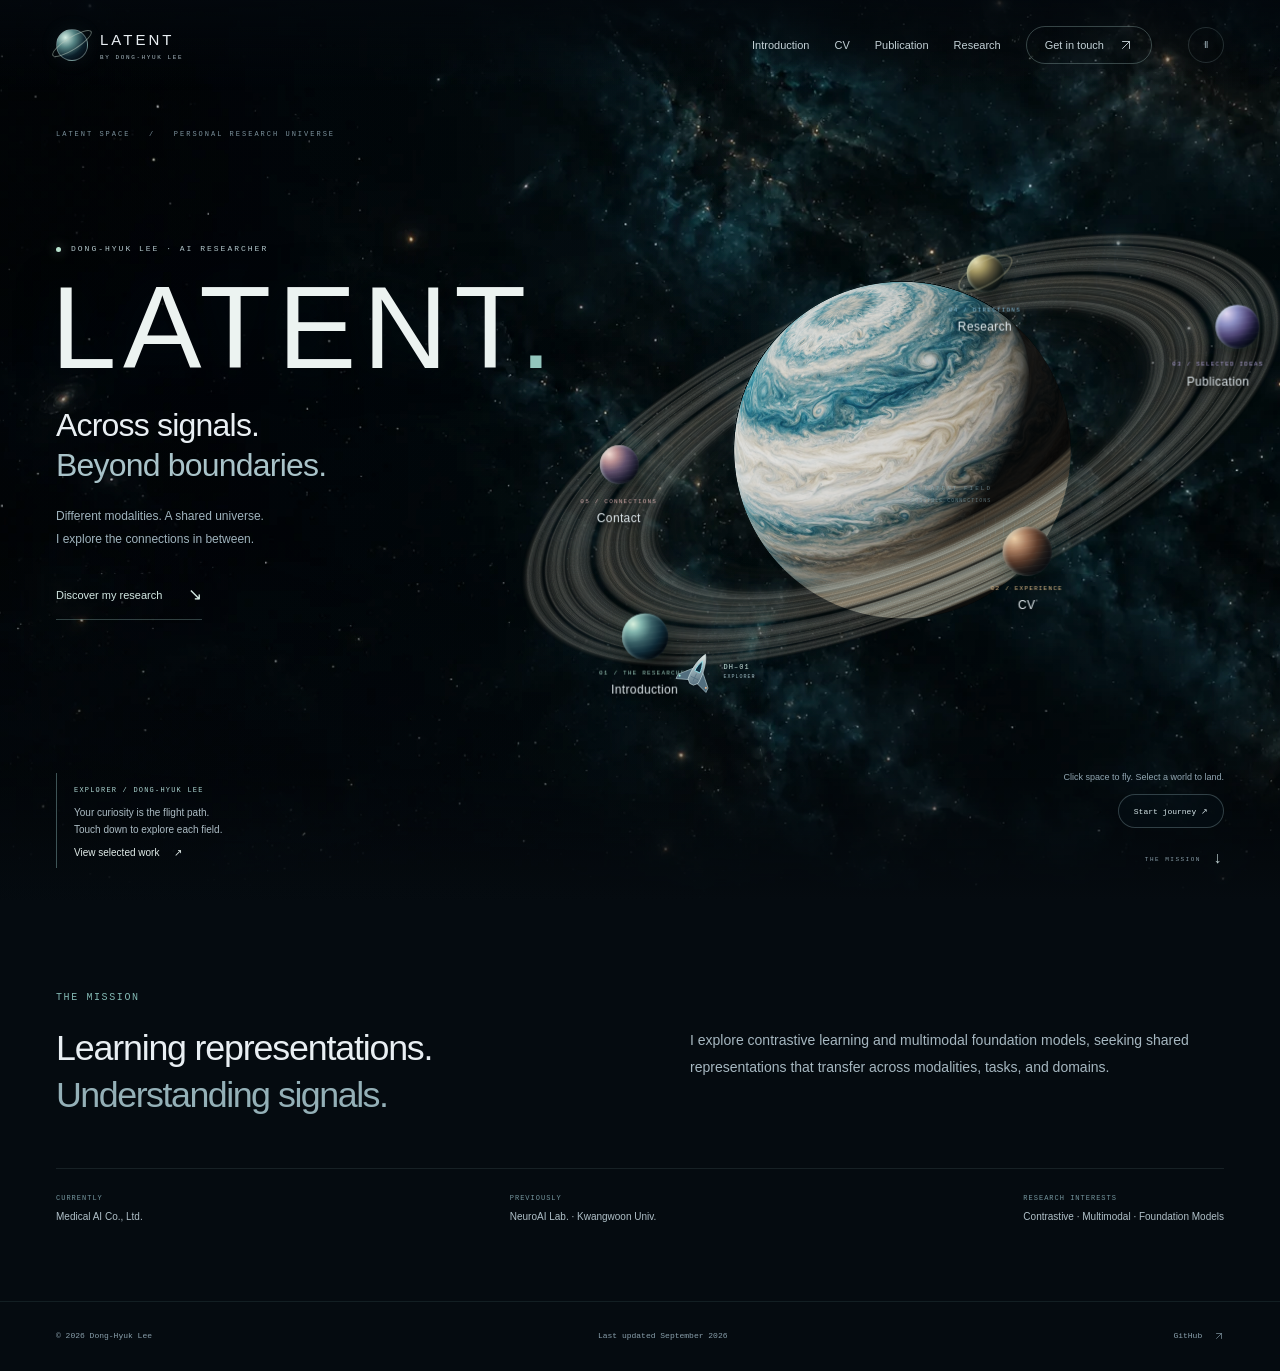
==== commit 4b761e57: "Keep planets orbiting through landings, add partial occlusion, and broaden research focus" ====
--- a/index.html
+++ b/index.html
@@ -5,12 +5,12 @@
   <meta name="viewport" content="width=device-width, initial-scale=1">
   <meta name="color-scheme" content="light dark">
   <title>Latent — Dong-Hyuk Lee</title>
-  <meta name="description" content="I work at the intersection of representation learning and physiological signals, designing contrastive and multimodal objectives to uncover meaningful structure in biosignals.">
+  <meta name="description" content="I explore contrastive learning and multimodal foundation models, seeking shared representations that transfer across modalities, tasks, and domains.">
   <meta name="author" content="Dong-Hyuk Lee">
   <meta name="theme-color" content="#050b10">
   <meta property="og:type" content="website">
   <meta property="og:title" content="Latent — Dong-Hyuk Lee">
-  <meta property="og:description" content="I work at the intersection of representation learning and physiological signals, designing contrastive and multimodal objectives to uncover meaningful structure in biosignals.">
+  <meta property="og:description" content="I explore contrastive learning and multimodal foundation models, seeking shared representations that transfer across modalities, tasks, and domains.">
   <meta property="og:url" content="https://hyuki0003.github.io/">
   <meta name="twitter:card" content="summary">
   <link rel="canonical" href="https://hyuki0003.github.io/">
@@ -20,9 +20,9 @@
   <script type="application/ld+json">{"@context": "https://schema.org", "@type": "Person", "name": "Dong-Hyuk Lee", "url": "https://hyuki0003.github.io", "jobTitle": "AI Researcher", "sameAs": ["https://github.com/hyuki0003", "https://www.linkedin.com/in/dong-hyuk-lee-8542971b0/", "https://www.notion.so/81ff1f23dd8441ba82bb77d9165426b7?source=copy_link", "https://www.instagram.com/hyuk_i2/"]}</script>
   <script src="assets/citations.js" defer></script>
   <script src="assets/site.js" defer></script>
-<link rel="stylesheet" href="assets/universe.css?v=627bec4dad">
-<script src="assets/planet.js?v=19bdda9b8a" defer></script>
-<script src="assets/universe.js?v=6f647eb6f1" defer></script>
+<link rel="stylesheet" href="assets/universe.css?v=6ce8c53428">
+<script src="assets/planet.js?v=169040caec" defer></script>
+<script src="assets/universe.js?v=e4ee317a19" defer></script>
 <script>document.documentElement.dataset.theme="dark"</script>
 <link rel="preload" as="image" href="assets/space/latent-atmosphere.webp">
 </head>
@@ -82,7 +82,7 @@
     <div class="space-guide"><p id="space-help">Click space to fly. Select a world to land.</p><button class="space-cruise" type="button" aria-pressed="false" hidden>Start journey <span aria-hidden="true">↗</span></button><a href="#mission" class="space-scroll">THE MISSION <span aria-hidden="true">↓</span></a></div>
   </div>
 </section>
-<section id="mission" class="space-mission container" aria-label="Research mission"><div><span class="eyebrow">THE MISSION</span><h2>Learning representations.<br><em>Understanding signals.</em></h2></div><p>I work at the intersection of representation learning and physiological signals, designing contrastive and multimodal objectives to uncover meaningful structure in biosignals.</p><div class="mission-facts"><div><span>CURRENTLY</span><strong>Medical AI Co., Ltd.</strong></div><div><span>PREVIOUSLY</span><strong>NeuroAI Lab. · Kwangwoon Univ.</strong></div><div><span>RESEARCH INTERESTS</span><strong>Representation · Multimodal · Biosignals</strong></div></div></section>
+<section id="mission" class="space-mission container" aria-label="Research mission"><div><span class="eyebrow">THE MISSION</span><h2>Learning representations.<br><em>Understanding signals.</em></h2></div><p>I explore contrastive learning and multimodal foundation models, seeking shared representations that transfer across modalities, tasks, and domains.</p><div class="mission-facts"><div><span>CURRENTLY</span><strong>Medical AI Co., Ltd.</strong></div><div><span>PREVIOUSLY</span><strong>NeuroAI Lab. · Kwangwoon Univ.</strong></div><div><span>RESEARCH INTERESTS</span><strong>Contrastive · Multimodal · Foundation Models</strong></div></div></section>
 </main>
 <footer class="site-footer"><div class="container footer-inner"><span>© 2026 Dong-Hyuk Lee</span><span>Last updated September 2026</span><a href="https://github.com/hyuki0003" target="_blank" rel="noopener noreferrer">GitHub <svg class="icon " viewBox="0 0 24 24" fill="none" stroke="currentColor" stroke-width="1.6" stroke-linecap="round" stroke-linejoin="round" aria-hidden="true"><path d="M6 18 18 6M6 6h12v12"/></svg></a></div></footer>
     <div class="toast" id="toast" role="status" aria-live="polite"></div>
--- a/assets/universe.css
+++ b/assets/universe.css
@@ -67,7 +67,7 @@
 .world-caption small { font:6px/1.4 var(--mono); letter-spacing:1.2px; color:var(--world); }
 .world-caption strong { color:#e1eaee; font:400 13px/1.3 var(--sans); letter-spacing:1px; }
 .space-world:hover .world-globe, .space-world:focus-visible .world-globe { box-shadow:0 0 27px #c8ecec55; }
-.space-world.is-occluded:not(:focus-visible) { opacity:0; pointer-events:none; }
+
 .space-world[aria-pressed="true"] .world-globe::after { opacity:.65; transform:scale(1.08); }
 .space-world[aria-pressed="true"] .world-caption strong { color:#fff; }
 .space-field-label { position:absolute; left:74%; top:55%; text-align:center; transform:translate(-50%,-50%); font:6px/2 var(--mono); letter-spacing:2px; color:#91b6c188; pointer-events:none; }
@@ -220,3 +220,9 @@
 .universe-home .site-footer { border-top:1px solid #719a9b22; }
 @media(max-width:1100px) { .site-nav { gap:17px; }.site-nav > a { font-size:10px; } }
 @media(max-width:620px) { .world-caption strong,.world-publications .world-caption strong { font-size:10px; }.destination-heading { padding-top:35px;padding-bottom:35px; }.destination-heading h1 { font-size:43px;letter-spacing:-1.5px; }.destination-heading .breadcrumb { margin-bottom:35px; }.destination-lead { font-size:12px; }.introduction-copy { display:block;padding-bottom:55px; }.introduction-copy h2 { font-size:26px; }.introduction-copy > div+div { margin-top:30px; }.introduction-copy p { font-size:12px; } }
+
+/* Only the physical body is depth masked. Its navigation label remains selectable. */
+.world-caption { pointer-events:auto;cursor:pointer; }
+.space-world.is-behind .world-caption { color:#b4c9d1; }
+.world-globe[data-occlusion="hidden"] + .world-caption::after { content:'FAR SIDE';font:5px var(--mono);letter-spacing:1px;color:#88a4b2; }
+.space-world:focus-visible { outline-offset:8px; }
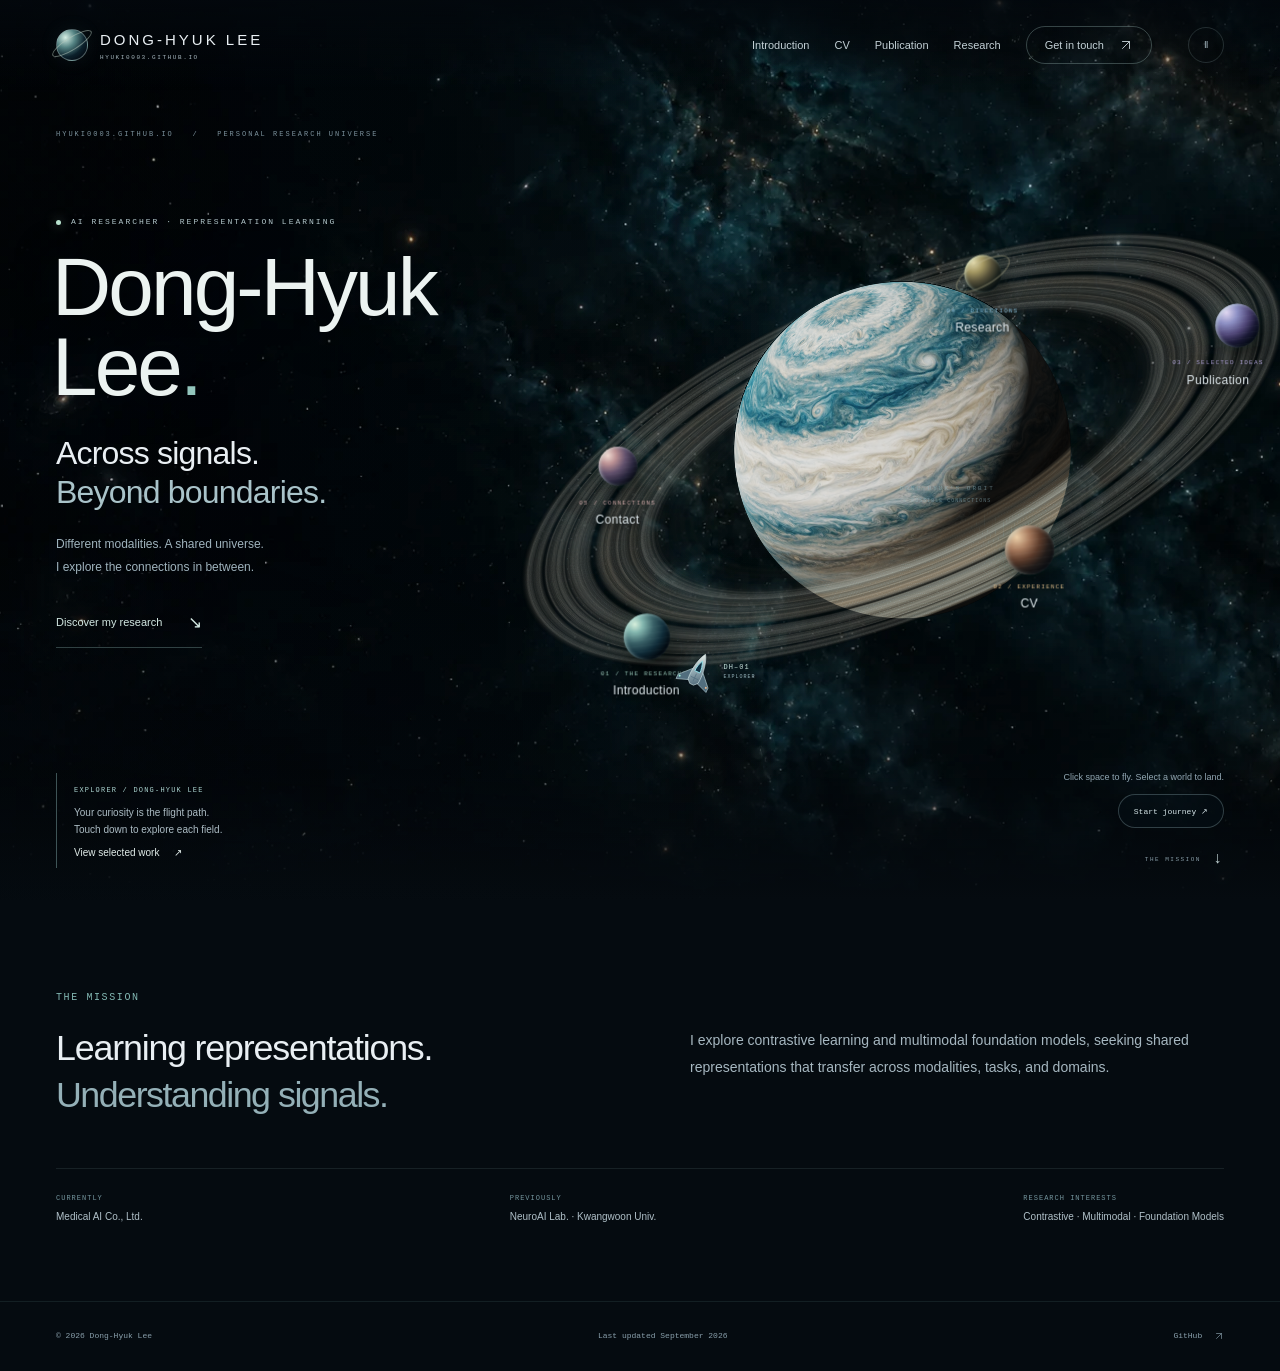
==== commit 7dca84e7: "Put Dong-Hyuk Lee at the center and route spacecraft safely around the planet" ====
--- a/index.html
+++ b/index.html
@@ -4,12 +4,12 @@
   <meta charset="utf-8">
   <meta name="viewport" content="width=device-width, initial-scale=1">
   <meta name="color-scheme" content="light dark">
-  <title>Latent — Dong-Hyuk Lee</title>
+  <title>Dong-Hyuk Lee — AI Researcher</title>
   <meta name="description" content="I explore contrastive learning and multimodal foundation models, seeking shared representations that transfer across modalities, tasks, and domains.">
   <meta name="author" content="Dong-Hyuk Lee">
   <meta name="theme-color" content="#050b10">
   <meta property="og:type" content="website">
-  <meta property="og:title" content="Latent — Dong-Hyuk Lee">
+  <meta property="og:title" content="Dong-Hyuk Lee — AI Researcher">
   <meta property="og:description" content="I explore contrastive learning and multimodal foundation models, seeking shared representations that transfer across modalities, tasks, and domains.">
   <meta property="og:url" content="https://hyuki0003.github.io/">
   <meta name="twitter:card" content="summary">
@@ -20,16 +20,16 @@
   <script type="application/ld+json">{"@context": "https://schema.org", "@type": "Person", "name": "Dong-Hyuk Lee", "url": "https://hyuki0003.github.io", "jobTitle": "AI Researcher", "sameAs": ["https://github.com/hyuki0003", "https://www.linkedin.com/in/dong-hyuk-lee-8542971b0/", "https://www.notion.so/81ff1f23dd8441ba82bb77d9165426b7?source=copy_link", "https://www.instagram.com/hyuk_i2/"]}</script>
   <script src="assets/citations.js" defer></script>
   <script src="assets/site.js" defer></script>
-<link rel="stylesheet" href="assets/universe.css?v=6ce8c53428">
+<link rel="stylesheet" href="assets/universe.css?v=cc86a55235">
 <script src="assets/planet.js?v=169040caec" defer></script>
-<script src="assets/universe.js?v=e4ee317a19" defer></script>
+<script src="assets/universe.js?v=a008661290" defer></script>
 <script>document.documentElement.dataset.theme="dark"</script>
 <link rel="preload" as="image" href="assets/space/latent-atmosphere.webp">
 </head>
 <body id="top" class="universe-site universe-home">
 <a class="skip-link" href="#main">Skip to content</a>
     <header class="site-header"><div class="container header-inner">
-      <a class="brand" href="index.html" aria-label="Dong-Hyuk Lee — home"><span class="monogram">dh<span>.</span></span><span class="brand-name">Latent<span>BY DONG-HYUK LEE</span></span></a>
+      <a class="brand" href="index.html" aria-label="Dong-Hyuk Lee — home"><span class="monogram">dh<span>.</span></span><span class="brand-name">Dong-Hyuk Lee<span>HYUKI0003.GITHUB.IO</span></span></a>
       <nav id="site-nav" class="site-nav" aria-label="Main navigation">
         <a href="introduction.html">Introduction</a><a href="cv.html">CV</a><a href="publications.html">Publication</a><a href="research.html">Research</a>
         <a class="nav-contact" href="contact.html">Get in touch <svg class="icon " viewBox="0 0 24 24" fill="none" stroke="currentColor" stroke-width="1.6" stroke-linecap="round" stroke-linejoin="round" aria-hidden="true"><path d="M6 18 18 6M6 6h12v12"/></svg></a>
@@ -41,10 +41,10 @@
   <div class="space-depth" aria-hidden="true"><div class="space-image"></div></div>
   <div class="space-planet-stage" aria-hidden="true"></div>
   <div class="space-shade" aria-hidden="true"></div>
-  <div class="space-coordinates" aria-hidden="true">LATENT SPACE &nbsp; / &nbsp; PERSONAL RESEARCH UNIVERSE</div>
+  <div class="space-coordinates">HYUKI0003.GITHUB.IO &nbsp; / &nbsp; PERSONAL RESEARCH UNIVERSE</div>
   <div class="space-intro">
-    <p class="space-eyebrow"><span></span> DONG-HYUK LEE · AI RESEARCHER</p>
-    <h1 id="universe-title">LATENT<span>.</span></h1>
+    <p class="space-eyebrow"><span></span> AI RESEARCHER · REPRESENTATION LEARNING</p>
+    <h1 id="universe-title">Dong-Hyuk<br>Lee<span>.</span></h1>
     <p class="space-tagline">Across signals.<br><em>Beyond boundaries.</em></p>
     <p class="space-manifesto">Different modalities. A shared universe.<br>I explore the connections in between.</p>
     <a class="space-enter" href="research.html">Discover my research <span aria-hidden="true">↘</span></a>
@@ -75,7 +75,7 @@
       <a class="console-link" href="research.html">Explore this research <span aria-hidden="true">↗</span></a>
       <span class="console-telemetry" aria-hidden="true">DH–01 · SURFACE LINK ESTABLISHED</span>
     </div>
-    <span class="space-field-label" aria-hidden="true">THE LATENT FIELD<br><b>∞ POSSIBLE CONNECTIONS</b></span>
+    <span class="space-field-label" aria-hidden="true">DONG-HYUK'S ORBIT<br><b>∞ POSSIBLE CONNECTIONS</b></span>
   </div>
   <div class="space-bottom">
     <div class="space-detail" id="space-detail"><p class="space-destination">EXPLORER / DONG-HYUK LEE</p><p class="space-description">Your curiosity is the flight path.<br>Touch down to explore each field.</p><a class="space-related" href="research.html#selected-work">View selected work <span aria-hidden="true">↗</span></a><span class="sr-only space-announcement" role="status" aria-live="polite"></span></div>
--- a/assets/universe.css
+++ b/assets/universe.css
@@ -34,11 +34,11 @@
 .space-planet-stage canvas { display:block; width:100%; height:100%; }
 .space-shade { position:absolute; inset:0; z-index:-2; background:linear-gradient(90deg,#03090e55,transparent 65%),linear-gradient(0deg,#050b10 0%,#050b1050 14%,transparent 40%,#02070a22); }
 .space-coordinates { position:absolute; top:130px; left:56px; font:7px var(--mono); letter-spacing:2px; color:#7c929d; }
-.space-intro { position:absolute; top:27%; left:max(56px,calc((100% - 1440px)/2)); z-index:4; width:48%; pointer-events:none; animation:space-type-in 1.6s .15s both; }
+.space-intro { position:absolute; top:24%; left:max(56px,calc((100% - 1440px)/2)); z-index:4; width:48%; pointer-events:none; animation:space-type-in 1.6s .15s both; }
 .space-intro a { pointer-events:auto; }
 .space-eyebrow { display:flex; gap:10px; align-items:center; color:#b4c8cc; font:8px/1.5 var(--mono); letter-spacing:2px; margin-bottom:19px; }
 .space-eyebrow > span { width:5px; height:5px; background:#bbe5d1; border-radius:50%; box-shadow:0 0 12px #bbe5d199; }
-.space-intro h1 { font-size:clamp(72px,9.2vw,154px); line-height:.9; font-weight:300; letter-spacing:.055em; margin-left:-5px; color:#ecf3f1; text-shadow:0 3px 40px #010b11; }
+.space-intro h1 { font-size:clamp(64px,6.4vw,106px); line-height:.98; font-weight:300; letter-spacing:-.035em; margin-left:-4px; color:#ecf3f1; text-shadow:0 3px 40px #010b11; }
 .space-intro h1 span { color:#93c6bd; }
 .space-tagline { font-size:clamp(23px,2.5vw,39px); line-height:1.24; font-weight:300; letter-spacing:-.8px; margin-top:26px; }
 .space-tagline em { color:#a9c3c9; font-style:normal; }
@@ -164,12 +164,12 @@
 @keyframes space-arrival { from { transform:scale(1.12); opacity:.25; } to { transform:scale(1); opacity:1; } }
 @keyframes space-type-in { from { opacity:0; transform:translateY(20px); filter:blur(4px); } to { opacity:1; transform:none; filter:blur(0); } }
 @media (min-width:1600px) { .space-coordinates,.space-bottom { left:calc((100% - 1440px)/2); }.space-bottom { right:calc((100% - 1440px)/2); } }
-@media (max-width:1100px) { .space-intro { left:36px; width:50%; }.space-coordinates { left:36px; }.space-bottom { left:36px; right:36px; }.space-intro h1 { font-size:9.7vw; }.world-globe { width:39px; height:39px; flex-basis:39px; }.world-caption small { font-size:5px; }.world-caption strong { font-size:11px; }.space-manifesto { font-size:11px; }.space-mission { column-gap:50px; }.work-body h3 { font-size:19px; } }
+@media (max-width:1100px) { .space-intro { left:36px; width:50%; }.space-coordinates { left:36px; }.space-bottom { left:36px; right:36px; }.space-intro h1 { font-size:6.6vw; }.world-globe { width:39px; height:39px; flex-basis:39px; }.world-caption small { font-size:5px; }.world-caption strong { font-size:11px; }.space-manifesto { font-size:11px; }.space-mission { column-gap:50px; }.work-body h3 { font-size:19px; } }
 @media (max-width:800px) {
  .space-planet-stage { inset:400px 0 130px; }
  .header-inner { min-height:80px; }.site-nav { gap:20px; }.space-hero { height:980px; max-height:none; min-height:980px; }
  .space-depth { inset:150px -25% 120px -60%; }.space-image { background-position:65% center; }.space-shade { background:linear-gradient(#03090e 5%,#03090e33 36%,transparent 64%,#050b10 93%); }
- .space-intro { top:145px; left:24px; width:80%; }.space-intro h1 { font-size:100px; }.space-tagline { font-size:28px; }.space-manifesto { font-size:12px; }
+ .space-intro { top:132px; left:24px; width:80%; }.space-intro h1 { font-size:60px; }.space-tagline { font-size:22px; margin-top:16px; }.space-manifesto { font-size:12px; }
  .space-coordinates { top:108px; left:24px; font-size:6px; }.space-system { top:400px; bottom:130px; }.space-routes { opacity:.7; }.space-field-label { top:47%; left:58%; }
  .world-ecg { --px:48% !important; --py:18% !important; }.world-vision { --px:80% !important; --py:37% !important; }.world-wearables { --px:81% !important; --py:87% !important; }
  .space-bottom { bottom:28px; left:24px; right:24px; }.space-guide { width:190px; }.space-detail { max-width:53%; width:350px; }.space-mission { column-gap:35px; padding-block:70px; }.space-mission > p { font-size:12px; }.section { padding-block:70px; }
@@ -179,8 +179,8 @@
  .world-publications .world-caption strong { font-size:9px; }
  .header-inner { min-height:76px; }.brand-name { font-size:12px; letter-spacing:2px; }.brand-name > span { font-size:5px; }.monogram { width:28px;height:28px; }.monogram::after { width:39px; }.header-controls { gap:8px; }.space-motion { width:30px;height:30px; }
  .js .site-nav { top:75px; background:#07121bf5; backdrop-filter:blur(20px); border-color:#45606c55; }.js .site-nav > a { font-size:12px; }
- .space-hero { min-height:960px; height:960px; }.space-coordinates { left:20px; top:108px; font-size:5px; letter-spacing:1.3px; }.space-intro { top:153px; left:20px; width:calc(100% - 40px); }
- .space-eyebrow { font-size:6px; letter-spacing:1.3px; margin-bottom:19px; }.space-intro h1 { font-size:clamp(66px,17vw,100px); letter-spacing:.065em; margin-left:-2px; }.space-tagline { font-size:25px; margin-top:23px; }.space-manifesto { font-size:10px; margin-top:15px; }.space-enter { font-size:10px; margin-top:13px; }
+ .space-hero { min-height:960px; height:960px; }.space-coordinates { left:20px; top:108px; font-size:5px; letter-spacing:1.3px; }.space-intro { top:140px; left:20px; width:calc(100% - 40px); }
+ .space-eyebrow { font-size:6px; letter-spacing:1.3px; margin-bottom:19px; }.space-intro h1 { font-size:clamp(46px,12vw,66px); letter-spacing:-.035em; margin-left:-2px; }.space-tagline { font-size:22px; margin-top:16px; }.space-manifesto { font-size:10px; margin-top:15px; }.space-enter { font-size:10px; margin-top:13px; }
  .space-depth { inset:240px -110% 80px -160%; mask-image:linear-gradient(transparent,#000 18%,#000 85%,transparent); }.space-image { background-position:65% 50%; }.space-shade { background:linear-gradient(#03090e 2%,#03090e22 53%,transparent 65%,#050b10 87%); }
  .space-system { top:430px; bottom:135px; }.space-world { width:40px; height:40px; min-width:40px; min-height:40px; }.world-globe { width:34px;height:34px;flex-basis:34px; }.world-caption { top:calc(100% + 5px); width:112px; }.world-caption { gap:4px; }.world-caption small { font-size:4px; letter-spacing:.8px; }.world-caption strong { font-size:10px; }.space-world.world-ecg { --px:44% !important; --py:15% !important; }.world-vision { --px:82% !important; --py:33% !important; }.world-wearables { --px:81% !important; --py:83% !important; }
  .space-field-label { font-size:5px; left:54%; top:40%; }.space-field-label b { font-size:4px; }.voyager-name { font-size:6px; }.voyager-name small { font-size:4px; }.voyager-ship { font-size:25px; }
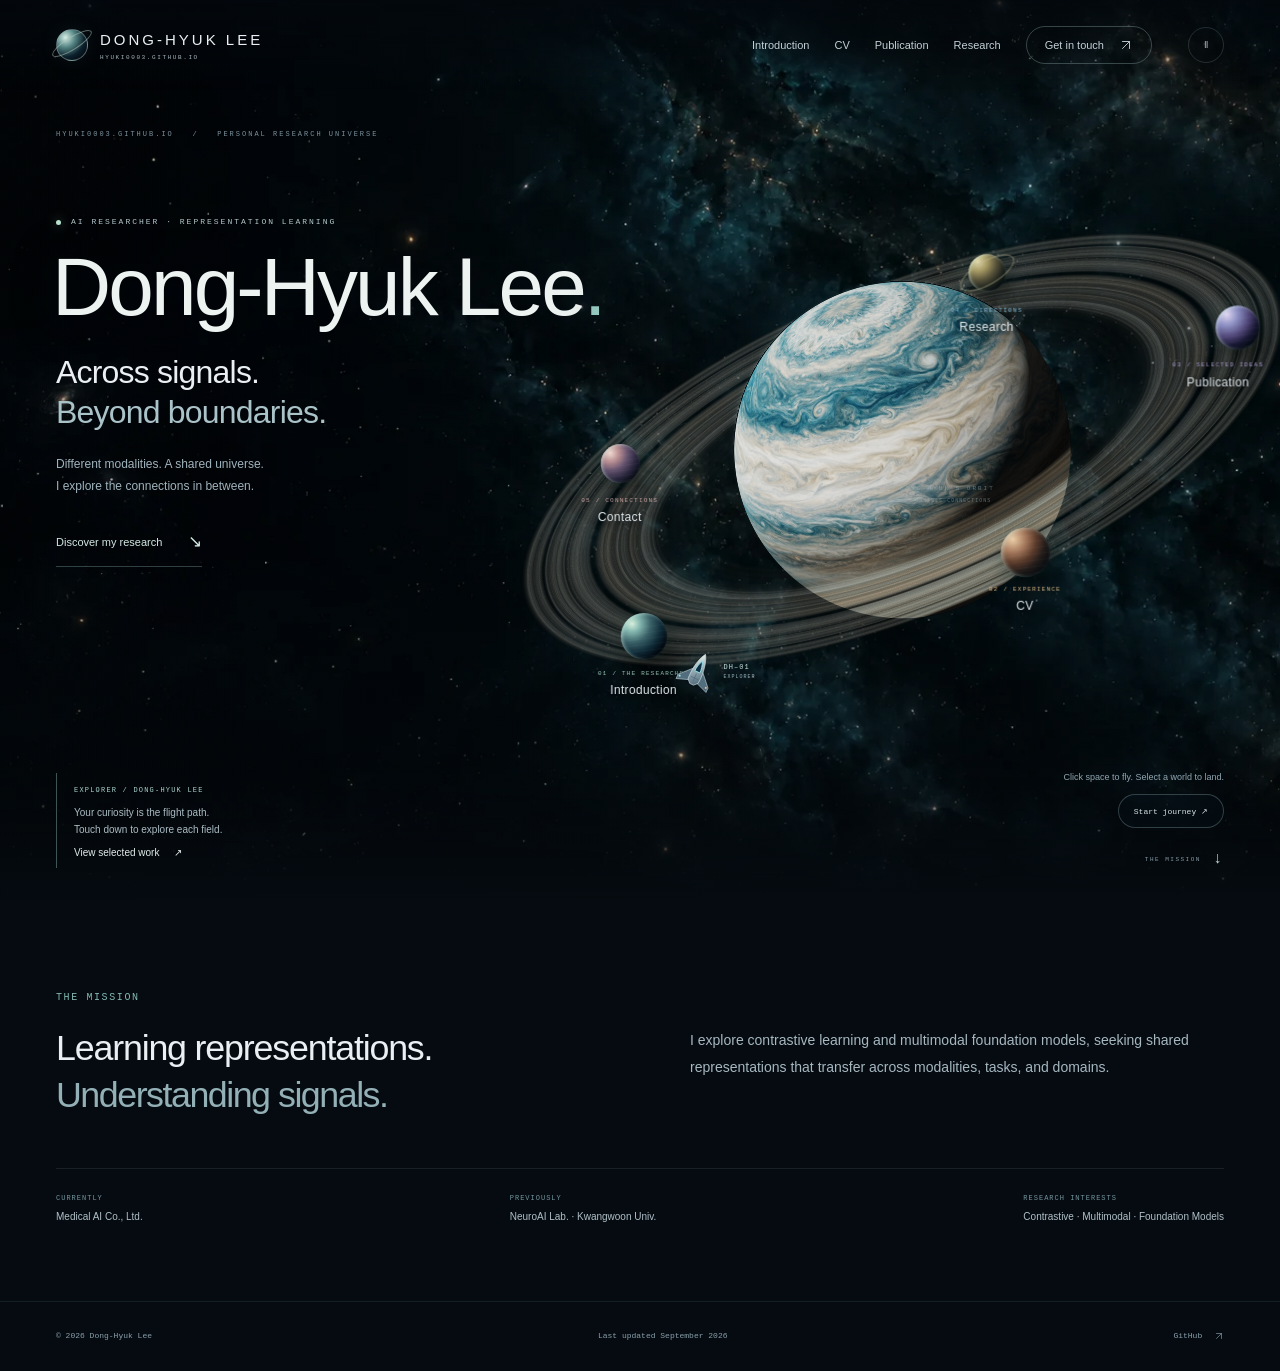
==== commit 60a96782: "Shorten spacecraft detours and keep the researcher name on one line" ====
--- a/index.html
+++ b/index.html
@@ -20,9 +20,9 @@
   <script type="application/ld+json">{"@context": "https://schema.org", "@type": "Person", "name": "Dong-Hyuk Lee", "url": "https://hyuki0003.github.io", "jobTitle": "AI Researcher", "sameAs": ["https://github.com/hyuki0003", "https://www.linkedin.com/in/dong-hyuk-lee-8542971b0/", "https://www.notion.so/81ff1f23dd8441ba82bb77d9165426b7?source=copy_link", "https://www.instagram.com/hyuk_i2/"]}</script>
   <script src="assets/citations.js" defer></script>
   <script src="assets/site.js" defer></script>
-<link rel="stylesheet" href="assets/universe.css?v=cc86a55235">
+<link rel="stylesheet" href="assets/universe.css?v=699e53d027">
 <script src="assets/planet.js?v=169040caec" defer></script>
-<script src="assets/universe.js?v=a008661290" defer></script>
+<script src="assets/universe.js?v=74eea72082" defer></script>
 <script>document.documentElement.dataset.theme="dark"</script>
 <link rel="preload" as="image" href="assets/space/latent-atmosphere.webp">
 </head>
@@ -44,7 +44,7 @@
   <div class="space-coordinates">HYUKI0003.GITHUB.IO &nbsp; / &nbsp; PERSONAL RESEARCH UNIVERSE</div>
   <div class="space-intro">
     <p class="space-eyebrow"><span></span> AI RESEARCHER · REPRESENTATION LEARNING</p>
-    <h1 id="universe-title">Dong-Hyuk<br>Lee<span>.</span></h1>
+    <h1 id="universe-title">Dong-Hyuk Lee<span>.</span></h1>
     <p class="space-tagline">Across signals.<br><em>Beyond boundaries.</em></p>
     <p class="space-manifesto">Different modalities. A shared universe.<br>I explore the connections in between.</p>
     <a class="space-enter" href="research.html">Discover my research <span aria-hidden="true">↘</span></a>
--- a/assets/universe.css
+++ b/assets/universe.css
@@ -38,7 +38,7 @@
 .space-intro a { pointer-events:auto; }
 .space-eyebrow { display:flex; gap:10px; align-items:center; color:#b4c8cc; font:8px/1.5 var(--mono); letter-spacing:2px; margin-bottom:19px; }
 .space-eyebrow > span { width:5px; height:5px; background:#bbe5d1; border-radius:50%; box-shadow:0 0 12px #bbe5d199; }
-.space-intro h1 { font-size:clamp(64px,6.4vw,106px); line-height:.98; font-weight:300; letter-spacing:-.035em; margin-left:-4px; color:#ecf3f1; text-shadow:0 3px 40px #010b11; }
+.space-intro h1 { white-space:nowrap; font-size:clamp(64px,6.4vw,106px); line-height:.98; font-weight:300; letter-spacing:-.035em; margin-left:-4px; color:#ecf3f1; text-shadow:0 3px 40px #010b11; }
 .space-intro h1 span { color:#93c6bd; }
 .space-tagline { font-size:clamp(23px,2.5vw,39px); line-height:1.24; font-weight:300; letter-spacing:-.8px; margin-top:26px; }
 .space-tagline em { color:#a9c3c9; font-style:normal; }
@@ -180,7 +180,7 @@
  .header-inner { min-height:76px; }.brand-name { font-size:12px; letter-spacing:2px; }.brand-name > span { font-size:5px; }.monogram { width:28px;height:28px; }.monogram::after { width:39px; }.header-controls { gap:8px; }.space-motion { width:30px;height:30px; }
  .js .site-nav { top:75px; background:#07121bf5; backdrop-filter:blur(20px); border-color:#45606c55; }.js .site-nav > a { font-size:12px; }
  .space-hero { min-height:960px; height:960px; }.space-coordinates { left:20px; top:108px; font-size:5px; letter-spacing:1.3px; }.space-intro { top:140px; left:20px; width:calc(100% - 40px); }
- .space-eyebrow { font-size:6px; letter-spacing:1.3px; margin-bottom:19px; }.space-intro h1 { font-size:clamp(46px,12vw,66px); letter-spacing:-.035em; margin-left:-2px; }.space-tagline { font-size:22px; margin-top:16px; }.space-manifesto { font-size:10px; margin-top:15px; }.space-enter { font-size:10px; margin-top:13px; }
+ .space-eyebrow { font-size:6px; letter-spacing:1.3px; margin-bottom:19px; }.space-intro h1 { font-size:clamp(36px,11.2vw,66px); letter-spacing:-.035em; margin-left:-2px; }.space-tagline { font-size:22px; margin-top:16px; }.space-manifesto { font-size:10px; margin-top:15px; }.space-enter { font-size:10px; margin-top:13px; }
  .space-depth { inset:240px -110% 80px -160%; mask-image:linear-gradient(transparent,#000 18%,#000 85%,transparent); }.space-image { background-position:65% 50%; }.space-shade { background:linear-gradient(#03090e 2%,#03090e22 53%,transparent 65%,#050b10 87%); }
  .space-system { top:430px; bottom:135px; }.space-world { width:40px; height:40px; min-width:40px; min-height:40px; }.world-globe { width:34px;height:34px;flex-basis:34px; }.world-caption { top:calc(100% + 5px); width:112px; }.world-caption { gap:4px; }.world-caption small { font-size:4px; letter-spacing:.8px; }.world-caption strong { font-size:10px; }.space-world.world-ecg { --px:44% !important; --py:15% !important; }.world-vision { --px:82% !important; --py:33% !important; }.world-wearables { --px:81% !important; --py:83% !important; }
  .space-field-label { font-size:5px; left:54%; top:40%; }.space-field-label b { font-size:4px; }.voyager-name { font-size:6px; }.voyager-name small { font-size:4px; }.voyager-ship { font-size:25px; }
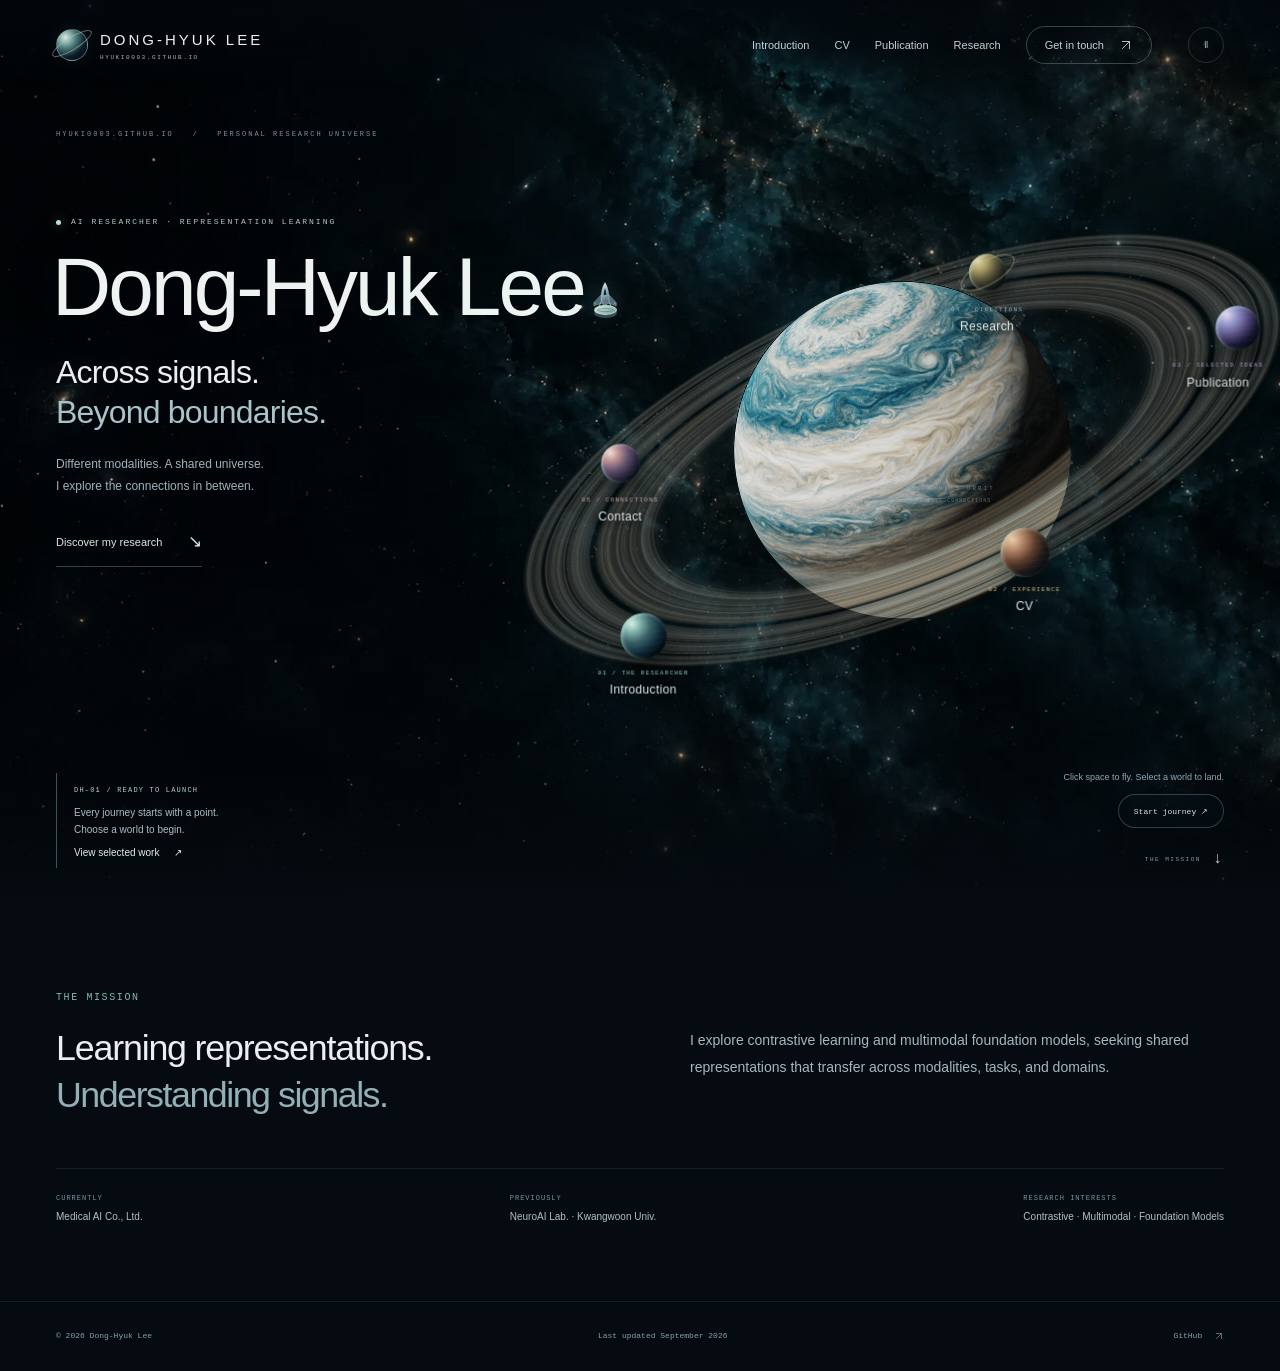
==== commit 935e1633: "Launch from the name's period and use smooth upper-hemisphere spacecraft transfers" ====
--- a/index.html
+++ b/index.html
@@ -20,9 +20,9 @@
   <script type="application/ld+json">{"@context": "https://schema.org", "@type": "Person", "name": "Dong-Hyuk Lee", "url": "https://hyuki0003.github.io", "jobTitle": "AI Researcher", "sameAs": ["https://github.com/hyuki0003", "https://www.linkedin.com/in/dong-hyuk-lee-8542971b0/", "https://www.notion.so/81ff1f23dd8441ba82bb77d9165426b7?source=copy_link", "https://www.instagram.com/hyuk_i2/"]}</script>
   <script src="assets/citations.js" defer></script>
   <script src="assets/site.js" defer></script>
-<link rel="stylesheet" href="assets/universe.css?v=699e53d027">
+<link rel="stylesheet" href="assets/universe.css?v=70efcbf5f1">
 <script src="assets/planet.js?v=169040caec" defer></script>
-<script src="assets/universe.js?v=74eea72082" defer></script>
+<script src="assets/universe.js?v=536cf860ef" defer></script>
 <script>document.documentElement.dataset.theme="dark"</script>
 <link rel="preload" as="image" href="assets/space/latent-atmosphere.webp">
 </head>
@@ -44,7 +44,7 @@
   <div class="space-coordinates">HYUKI0003.GITHUB.IO &nbsp; / &nbsp; PERSONAL RESEARCH UNIVERSE</div>
   <div class="space-intro">
     <p class="space-eyebrow"><span></span> AI RESEARCHER · REPRESENTATION LEARNING</p>
-    <h1 id="universe-title">Dong-Hyuk Lee<span>.</span></h1>
+    <h1 id="universe-title" aria-label="Dong-Hyuk Lee.">Dong-Hyuk Lee<span class="launch-pad" aria-hidden="true"><span class="sr-only">.</span></span></h1>
     <p class="space-tagline">Across signals.<br><em>Beyond boundaries.</em></p>
     <p class="space-manifesto">Different modalities. A shared universe.<br>I explore the connections in between.</p>
     <a class="space-enter" href="research.html">Discover my research <span aria-hidden="true">↘</span></a>
@@ -56,7 +56,7 @@
     <a class="space-world world-publications" style="--px:62%;--py:73%;--world:#b5a9de" data-world="publications" href="publications.html" aria-label="Explore Publication" aria-controls="ship-console"><span class="world-globe" aria-hidden="true"></span><span class="world-caption"><small>03 / SELECTED IDEAS</small><strong>Publication</strong></span></a>
     <a class="space-world world-research" style="--px:87%;--py:76%;--world:#88bedb" data-world="research" href="research.html" aria-label="Explore Research" aria-controls="ship-console"><span class="world-globe" aria-hidden="true"></span><span class="world-caption"><small>04 / DIRECTIONS</small><strong>Research</strong></span></a>
     <a class="space-world world-contact" style="--px:50%;--py:58%;--world:#d4adac" data-world="contact" href="contact.html" aria-label="Explore Contact" aria-controls="ship-console"><span class="world-globe" aria-hidden="true"></span><span class="world-caption"><small>05 / CONNECTIONS</small><strong>Contact</strong></span></a>
-    <div class="space-voyager" style="left:62%;top:67%" data-state="idle" aria-hidden="true">
+    <div class="space-voyager" data-state="parked" aria-hidden="true">
       <svg class="voyager-ship" viewBox="0 0 64 72" fill="none">
         <defs><linearGradient id="ship-metal" x1="14" y1="15" x2="48" y2="56" gradientUnits="userSpaceOnUse"><stop stop-color="#f2f6ef"/><stop offset=".45" stop-color="#91a8b1"/><stop offset="1" stop-color="#354d60"/></linearGradient><linearGradient id="ship-flame" x1="32" y1="47" x2="32" y2="72" gradientUnits="userSpaceOnUse"><stop stop-color="#e5ffff"/><stop offset=".3" stop-color="#81e9e9"/><stop offset="1" stop-color="#56aed9" stop-opacity="0"/></linearGradient></defs>
         <g class="ship-engine"><path d="M26 46 Q23 59 32 71 Q41 59 38 46Z" fill="url(#ship-flame)"/><path d="M29 45 Q28 56 32 62 Q36 56 35 45Z" fill="#edffff"/></g>
@@ -78,7 +78,7 @@
     <span class="space-field-label" aria-hidden="true">DONG-HYUK'S ORBIT<br><b>∞ POSSIBLE CONNECTIONS</b></span>
   </div>
   <div class="space-bottom">
-    <div class="space-detail" id="space-detail"><p class="space-destination">EXPLORER / DONG-HYUK LEE</p><p class="space-description">Your curiosity is the flight path.<br>Touch down to explore each field.</p><a class="space-related" href="research.html#selected-work">View selected work <span aria-hidden="true">↗</span></a><span class="sr-only space-announcement" role="status" aria-live="polite"></span></div>
+    <div class="space-detail" id="space-detail"><p class="space-destination">DH–01 / READY TO LAUNCH</p><p class="space-description">Every journey starts with a point.<br>Choose a world to begin.</p><a class="space-related" href="research.html#selected-work">View selected work <span aria-hidden="true">↗</span></a><span class="sr-only space-announcement" role="status" aria-live="polite"></span></div>
     <div class="space-guide"><p id="space-help">Click space to fly. Select a world to land.</p><button class="space-cruise" type="button" aria-pressed="false" hidden>Start journey <span aria-hidden="true">↗</span></button><a href="#mission" class="space-scroll">THE MISSION <span aria-hidden="true">↓</span></a></div>
   </div>
 </section>
--- a/assets/universe.css
+++ b/assets/universe.css
@@ -40,6 +40,8 @@
 .space-eyebrow > span { width:5px; height:5px; background:#bbe5d1; border-radius:50%; box-shadow:0 0 12px #bbe5d199; }
 .space-intro h1 { white-space:nowrap; font-size:clamp(64px,6.4vw,106px); line-height:.98; font-weight:300; letter-spacing:-.035em; margin-left:-4px; color:#ecf3f1; text-shadow:0 3px 40px #010b11; }
 .space-intro h1 span { color:#93c6bd; }
+.launch-pad { display:inline-block; position:relative; width:.28em; height:.12em; margin-left:.12em; vertical-align:baseline; border:1px solid #c9e8deaa; border-radius:50%; background:linear-gradient(150deg,#d1e9dd,#769f9a); box-shadow:0 3px 0 #314d55,0 5px 7px #0008,0 0 14px #91cfbc2b; }
+.launch-pad::after { content:''; position:absolute; inset:2px; border:1px solid #365c6366; border-radius:50%; }
 .space-tagline { font-size:clamp(23px,2.5vw,39px); line-height:1.24; font-weight:300; letter-spacing:-.8px; margin-top:26px; }
 .space-tagline em { color:#a9c3c9; font-style:normal; }
 .space-manifesto { color:#9fb3bd; font-size:12px; line-height:1.9; margin-top:20px; }
@@ -48,7 +50,7 @@
 .space-enter:hover span { transform:translate(3px,3px); }
 .space-system { position:absolute; inset:0; z-index:3; }
 .space-system.is-interactive { cursor:crosshair; }
-.space-routes { position:absolute; inset:0; width:100%; height:100%; pointer-events:none; }
+.space-routes { position:absolute; inset:0; width:100%; height:100%; pointer-events:none; overflow:visible; }
 .space-orbit-track { stroke:#b6d7da; stroke-width:.35; stroke-dasharray:1 7; opacity:.27; }
 .space-flight { stroke:#ceece8; stroke-width:1; opacity:.8; filter:drop-shadow(0 0 3px #82dddb); }
 .space-memories path { stroke:#bedbda; stroke-width:.5; opacity:.24; stroke-dasharray:1 6; }
@@ -72,7 +74,7 @@
 .space-world[aria-pressed="true"] .world-caption strong { color:#fff; }
 .space-field-label { position:absolute; left:74%; top:55%; text-align:center; transform:translate(-50%,-50%); font:6px/2 var(--mono); letter-spacing:2px; color:#91b6c188; pointer-events:none; }
 .space-field-label b { font-weight:400; font-size:5px; letter-spacing:1px; }
-.space-voyager { position:absolute; width:44px; height:50px; transform:translate(-50%,-50%); pointer-events:none; z-index:7; filter:drop-shadow(0 2px 4px #010711) drop-shadow(0 0 8px #92e9e533); }
+.space-voyager { position:absolute; width:44px; height:50px; transform:translate(-50%,-50%) scale(var(--ship-scale,1)); pointer-events:none; z-index:7; filter:drop-shadow(0 2px 4px #010711) drop-shadow(0 0 8px #92e9e533); }
 .voyager-ship { width:44px; height:50px; display:block; transform:rotate(var(--heading,25deg)); transform-origin:50% 43%; transition:width .3s,height .3s; overflow:visible; }
 .voyager-name { position:absolute; top:13px; left:48px; display:flex; flex-direction:column; white-space:nowrap; font:7px/1.7 var(--mono); letter-spacing:1px; color:#c5dfda; text-shadow:0 1px 8px #000; }
 .voyager-name small { font:5px var(--mono); color:#97b5bc; }
@@ -82,6 +84,13 @@
 .space-voyager[data-state="landed"] .ship-legs { opacity:1; }
 .space-voyager[data-state="landed"] .voyager-ship { width:32px; height:37px; }
 .space-voyager[data-state="landed"] .voyager-name { opacity:0; }
+.space-voyager[data-state="parked"] .voyager-ship { position:absolute; left:50%; top:50%; width:clamp(22px,2.4vw,30px); height:clamp(25px,2.72vw,34px); transform:translate(-50%,-50%); transition:none; }
+.space-voyager[data-state="parked"] .voyager-name { display:none; }
+.space-voyager[data-state="parked"] .ship-legs { opacity:1; }
+.space-voyager[data-state="parked"] { animation:launch-arrival 1.6s .15s both; }
+.motion-paused .space-voyager[data-state="parked"] { animation:none; }
+@keyframes launch-arrival { from { opacity:0; } to { opacity:1; } }
+.space-system:not(.is-interactive) .space-voyager { display:none; }
 .ship-console { position:absolute; z-index:10; width:260px; padding:15px 17px 13px; border:1px solid #8fc9c578; border-radius:8px; background:linear-gradient(135deg,#102a34f5,#060f1af5); backdrop-filter:blur(18px); box-shadow:0 14px 40px #0009,0 0 24px #76cfc314,inset 0 1px #c4ede31a; cursor:default; }
 .ship-console[hidden] { display:none; }
 .console-topline { display:flex; justify-content:space-between; align-items:center; gap:8px; color:#9cd4c7; font:6px var(--mono); letter-spacing:1px; }
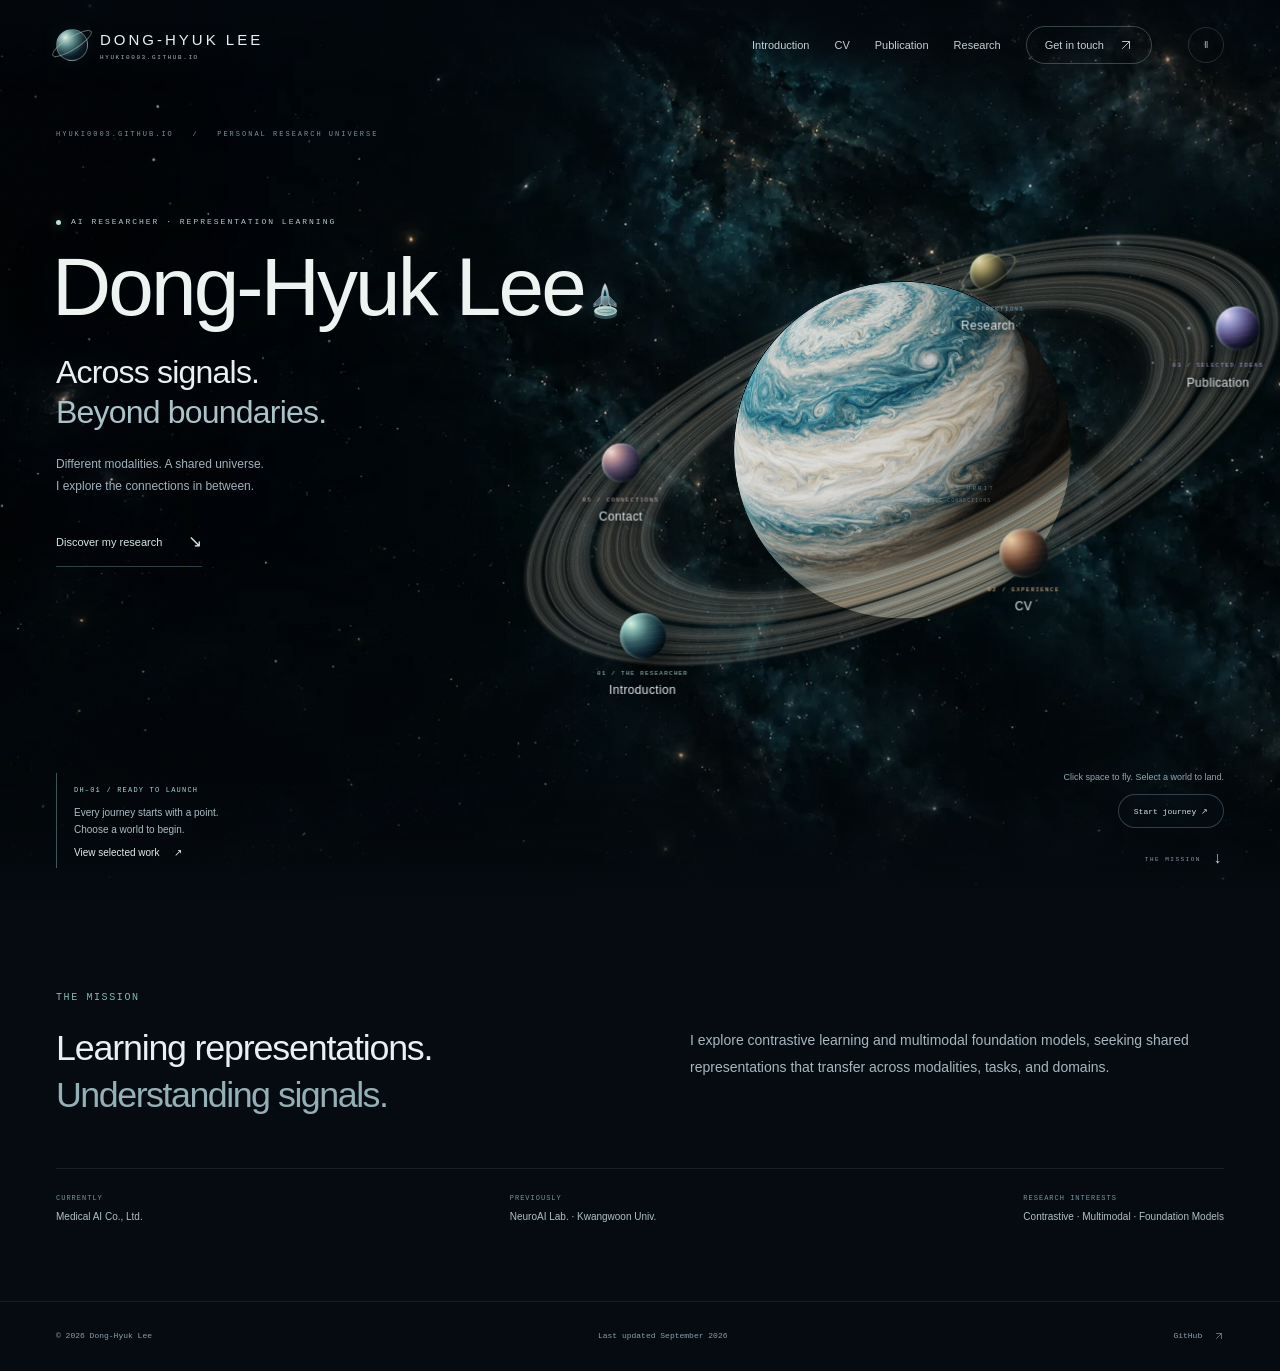
==== commit fa5a58ca: "Add a hidden landing game when returning to the launch pad" ====
--- a/index.html
+++ b/index.html
@@ -20,9 +20,10 @@
   <script type="application/ld+json">{"@context": "https://schema.org", "@type": "Person", "name": "Dong-Hyuk Lee", "url": "https://hyuki0003.github.io", "jobTitle": "AI Researcher", "sameAs": ["https://github.com/hyuki0003", "https://www.linkedin.com/in/dong-hyuk-lee-8542971b0/", "https://www.notion.so/81ff1f23dd8441ba82bb77d9165426b7?source=copy_link", "https://www.instagram.com/hyuk_i2/"]}</script>
   <script src="assets/citations.js" defer></script>
   <script src="assets/site.js" defer></script>
-<link rel="stylesheet" href="assets/universe.css?v=70efcbf5f1">
+<link rel="stylesheet" href="assets/universe.css?v=53e785fd5f">
 <script src="assets/planet.js?v=169040caec" defer></script>
-<script src="assets/universe.js?v=536cf860ef" defer></script>
+<script src="assets/lander.js?v=71469654f3" defer></script>
+<script src="assets/universe.js?v=291f8d27ce" defer></script>
 <script>document.documentElement.dataset.theme="dark"</script>
 <link rel="preload" as="image" href="assets/space/latent-atmosphere.webp">
 </head>
@@ -44,7 +45,7 @@
   <div class="space-coordinates">HYUKI0003.GITHUB.IO &nbsp; / &nbsp; PERSONAL RESEARCH UNIVERSE</div>
   <div class="space-intro">
     <p class="space-eyebrow"><span></span> AI RESEARCHER · REPRESENTATION LEARNING</p>
-    <h1 id="universe-title" aria-label="Dong-Hyuk Lee.">Dong-Hyuk Lee<span class="launch-pad" aria-hidden="true"><span class="sr-only">.</span></span></h1>
+    <h1 id="universe-title" aria-label="Dong-Hyuk Lee.">Dong-Hyuk Lee<button class="launch-pad" type="button" aria-label="Return to launch pad" aria-controls="landing-game" disabled><span class="sr-only">.</span></button></h1>
     <p class="space-tagline">Across signals.<br><em>Beyond boundaries.</em></p>
     <p class="space-manifesto">Different modalities. A shared universe.<br>I explore the connections in between.</p>
     <a class="space-enter" href="research.html">Discover my research <span aria-hidden="true">↘</span></a>
@@ -81,6 +82,22 @@
     <div class="space-detail" id="space-detail"><p class="space-destination">DH–01 / READY TO LAUNCH</p><p class="space-description">Every journey starts with a point.<br>Choose a world to begin.</p><a class="space-related" href="research.html#selected-work">View selected work <span aria-hidden="true">↗</span></a><span class="sr-only space-announcement" role="status" aria-live="polite"></span></div>
     <div class="space-guide"><p id="space-help">Click space to fly. Select a world to land.</p><button class="space-cruise" type="button" aria-pressed="false" hidden>Start journey <span aria-hidden="true">↗</span></button><a href="#mission" class="space-scroll">THE MISSION <span aria-hidden="true">↓</span></a></div>
   </div>
+  <dialog class="lander-console" id="landing-game" aria-labelledby="lander-title" aria-describedby="lander-help">
+    <div class="lander-topline"><span><i></i> DH–01 / HIDDEN TRANSMISSION</span><button class="lander-close" type="button" aria-label="Close landing game">×</button></div>
+    <div class="lander-heading"><div><span class="lander-eyebrow">WELCOME BACK, EXPLORER</span><h2 id="lander-title">One last landing.</h2></div><span class="lander-badge">MANUAL<br>CONTROL</span></div>
+    <div class="lander-readouts" aria-label="Flight telemetry" aria-live="off">
+      <div><span>ALTITUDE</span><output data-readout="altitude">15.8 m</output></div>
+      <div><span>DESCENT</span><output data-readout="speed">0.7 m/s</output></div>
+      <div><span>TILT</span><output data-readout="tilt">0°</output></div>
+      <div><span>THRUST</span><output data-readout="thrust">40%</output></div>
+    </div>
+    <div class="lander-view"><canvas width="800" height="480" aria-label="Landing field with a spacecraft above the home pad"></canvas><div class="lander-overlay"><span>BRING IT HOME</span><p>Center. Level. Gently.</p></div></div>
+    <div class="lander-throttle" aria-hidden="true"><span>ENGINE</span><i><b></b><em></em></i><span>100%</span></div>
+    <p class="lander-status" role="status" aria-live="polite">Touch down centered, with tilt ≤ 8° and descent ≤ 1.8 m/s.</p>
+    <div class="lander-controls" aria-label="Flight controls"><button type="button" data-control="left" aria-label="Tilt left">←</button><button type="button" data-control="right" aria-label="Tilt right">→</button><span></span><button type="button" data-control="down" aria-label="Decrease thrust">↓</button><button type="button" data-control="up" aria-label="Increase thrust">↑</button></div>
+    <p id="lander-help" class="lander-help">← → tilt &nbsp; · &nbsp; ↑ ↓ thrust &nbsp; · &nbsp; Space to start</p>
+    <div class="lander-actions"><button class="lander-start" type="button">Begin descent <span aria-hidden="true">↘</span></button><button class="lander-pause" type="button" hidden>Pause</button></div>
+  </dialog>
 </section>
 <section id="mission" class="space-mission container" aria-label="Research mission"><div><span class="eyebrow">THE MISSION</span><h2>Learning representations.<br><em>Understanding signals.</em></h2></div><p>I explore contrastive learning and multimodal foundation models, seeking shared representations that transfer across modalities, tasks, and domains.</p><div class="mission-facts"><div><span>CURRENTLY</span><strong>Medical AI Co., Ltd.</strong></div><div><span>PREVIOUSLY</span><strong>NeuroAI Lab. · Kwangwoon Univ.</strong></div><div><span>RESEARCH INTERESTS</span><strong>Contrastive · Multimodal · Foundation Models</strong></div></div></section>
 </main>
--- a/assets/universe.css
+++ b/assets/universe.css
@@ -40,7 +40,7 @@
 .space-eyebrow > span { width:5px; height:5px; background:#bbe5d1; border-radius:50%; box-shadow:0 0 12px #bbe5d199; }
 .space-intro h1 { white-space:nowrap; font-size:clamp(64px,6.4vw,106px); line-height:.98; font-weight:300; letter-spacing:-.035em; margin-left:-4px; color:#ecf3f1; text-shadow:0 3px 40px #010b11; }
 .space-intro h1 span { color:#93c6bd; }
-.launch-pad { display:inline-block; position:relative; width:.28em; height:.12em; margin-left:.12em; vertical-align:baseline; border:1px solid #c9e8deaa; border-radius:50%; background:linear-gradient(150deg,#d1e9dd,#769f9a); box-shadow:0 3px 0 #314d55,0 5px 7px #0008,0 0 14px #91cfbc2b; }
+.launch-pad { appearance:none; padding:0; font:inherit; color:inherit; pointer-events:auto; cursor:pointer; opacity:1; display:inline-block; position:relative; width:.28em; height:.12em; margin-left:.12em; vertical-align:baseline; border:1px solid #c9e8deaa; border-radius:50%; background:linear-gradient(150deg,#d1e9dd,#769f9a); box-shadow:0 3px 0 #314d55,0 5px 7px #0008,0 0 14px #91cfbc2b; }
 .launch-pad::after { content:''; position:absolute; inset:2px; border:1px solid #365c6366; border-radius:50%; }
 .space-tagline { font-size:clamp(23px,2.5vw,39px); line-height:1.24; font-weight:300; letter-spacing:-.8px; margin-top:26px; }
 .space-tagline em { color:#a9c3c9; font-style:normal; }
@@ -235,3 +235,56 @@
 .space-world.is-behind .world-caption { color:#b4c9d1; }
 .world-globe[data-occlusion="hidden"] + .world-caption::after { content:'FAR SIDE';font:5px var(--mono);letter-spacing:1px;color:#88a4b2; }
 .space-world:focus-visible { outline-offset:8px; }
+
+/* The launch point quietly becomes a return destination after the first flight. */
+.launch-pad:disabled { cursor:default; }
+.launch-pad:not(:disabled)::before { content:''; position:absolute; inset:-15px -9px; border-radius:50%; }
+.launch-pad:not(:disabled):hover { box-shadow:0 3px 0 #314d55,0 0 21px #bceedd99; }
+.launch-pad:focus-visible { outline:2px solid #c2efdf; outline-offset:8px; }
+.has-launched .space-voyager[data-state="parked"] { animation:none; }
+
+/* A compact ship console; the research universe keeps orbiting behind it. */
+.lander-console { position:fixed; inset:auto 34px 28px auto; margin:0; width:380px; max-width:calc(100vw - 24px); max-height:calc(100svh - 28px); padding:18px; overflow:auto; border:1px solid #92cfc470; border-radius:12px; color:#e4eeed; background:linear-gradient(145deg,#142a35fa,#07121dfc 70%); box-shadow:0 24px 90px #000a,0 0 42px #8bc8b514,inset 0 1px #e7fff018; font-family:var(--sans); }
+.lander-console::backdrop { background:#02091122; backdrop-filter:none; }
+.lander-console[open] { animation:lander-arrival .3s ease-out; }
+.lander-console [hidden] { display:none !important; }
+.lander-topline { display:flex; justify-content:space-between; align-items:center; color:#a9d6cb; font:7px var(--mono); letter-spacing:1.1px; }
+.lander-topline > span { display:flex; align-items:center; gap:8px; }
+.lander-topline i { width:4px; height:4px; border-radius:50%; background:#b8ecd4; box-shadow:0 0 9px #a6e6d1; }
+.lander-close { display:grid; place-items:center; min-width:32px; min-height:32px; margin:-9px -9px -9px 0; padding:0; background:none; border:0; color:#a5bec3; font:22px var(--sans); }
+.lander-close:hover { color:#fff; }
+.lander-heading { display:flex; justify-content:space-between; align-items:center; gap:12px; margin:14px 0 11px; }
+.lander-eyebrow { display:block; font:6px var(--mono); letter-spacing:1.4px; color:#819eaa; }
+.lander-heading h2 { font:300 25px/1.2 var(--sans); letter-spacing:-.7px; margin:6px 0 0; }
+.lander-badge { font:6px/1.8 var(--mono); letter-spacing:1px; text-align:right; color:#9bb7bc; border-right:2px solid #a7d8c766; padding-right:9px; }
+.lander-readouts { display:grid; grid-template-columns:repeat(4,1fr); gap:8px; padding:10px 0 11px; border-top:1px solid #63889533; }
+.lander-readouts div { display:flex; flex-direction:column; gap:7px; }
+.lander-readouts span { color:#809ea9; font:6px var(--mono); letter-spacing:1px; }
+.lander-readouts output { font:12px var(--mono); color:#c8e7e0; font-variant-numeric:tabular-nums; }
+.lander-readouts output[data-warning="true"] { color:#e4b19c; }
+.lander-view { position:relative; overflow:hidden; border:1px solid #8cbab93d; border-radius:5px; background:#06111c; }
+.lander-view canvas { display:block; width:100%; height:auto; aspect-ratio:5/3; }
+.lander-overlay { position:absolute; inset:0; display:flex; flex-direction:column; align-items:center; justify-content:center; gap:9px; background:linear-gradient(transparent,#07131c88,transparent); pointer-events:none; }
+.lander-overlay > span { font:9px var(--mono); letter-spacing:2px; color:#dbf2e7; text-shadow:0 2px 12px #000; }
+.lander-overlay p { font:10px var(--sans); color:#adc6c9; }
+.lander-console[data-state="landed"] .lander-view { border-color:#b0e7cbbb; box-shadow:0 0 20px #94d7ba12; }
+.lander-console[data-state="crashed"] .lander-overlay > span { color:#e6b19e; }
+.lander-throttle { display:flex; align-items:center; gap:9px; color:#77939e; font:5px var(--mono); letter-spacing:.8px; margin-top:9px; }
+.lander-throttle > i { position:relative; display:block; height:3px; flex:1; background:#63828f33; }
+.lander-throttle b { position:absolute; inset:0 auto 0 0; width:40%; background:#a7d6c7; }
+.lander-throttle em { position:absolute; left:50%; top:-2px; height:7px; border-left:1px solid #cee4d466; }
+.lander-status { min-height:31px; color:#a8bfc7; font:10px/1.65 var(--sans); margin:15px 0 10px; }
+.lander-controls { display:grid; grid-template-columns:repeat(2,44px) 1fr repeat(2,44px); gap:8px; }
+.lander-controls button { min-width:44px; min-height:40px; padding:0; border:1px solid #89b6b344; border-radius:5px; background:#a0c9c10a; color:#c8e5df; font:17px var(--sans); touch-action:none; user-select:none; }
+.lander-controls button:hover,.lander-controls button.is-held { background:#a7d8ce24; border-color:#a7d8ce99; }
+.lander-controls button:disabled { opacity:.4; cursor:default; }
+.lander-help { font:7px/1.6 var(--mono); color:#7f9ba5; text-align:center; margin:9px 0 13px; }
+.lander-actions { display:flex; gap:10px; }
+.lander-actions button { width:100%; min-height:39px; border:1px solid #96c8bc66; border-radius:4px; padding:10px 15px; background:#9fcebd16; color:#d6eee6; font:10px var(--sans); }
+.lander-actions button:hover { background:#acdaca2a; border-color:#b8e2d5; }
+.lander-console button:focus-visible { outline:2px solid #c3ecdd; outline-offset:3px; }
+.landing-celebration #universe-title,.landing-celebration .space-tagline,.landing-celebration .space-manifesto,.landing-celebration .space-enter { animation:home-signal .9s ease-in-out 3; }
+@keyframes home-signal { 0%,100% { opacity:1; text-shadow:0 0 1px #b0efcd00; } 40% { opacity:.25; text-shadow:0 0 18px #b0efcd77; } 65% { opacity:1; text-shadow:0 0 24px #b0efcdaa; } }
+@keyframes lander-arrival { from { opacity:0; transform:translateY(10px); } to { opacity:1; transform:none; } }
+@media (max-width:620px) { .lander-console { inset:auto 12px 12px; width:auto; padding:17px; max-height:calc(100svh - 24px); }.lander-heading { margin-top:17px; }.lander-heading h2 { font-size:25px; }.lander-controls button { min-height:44px; } }
+@media (prefers-reduced-motion:reduce) { .landing-celebration #universe-title,.landing-celebration .space-tagline,.landing-celebration .space-manifesto,.landing-celebration .space-enter { text-shadow:0 0 18px #b0efcdaa; } }
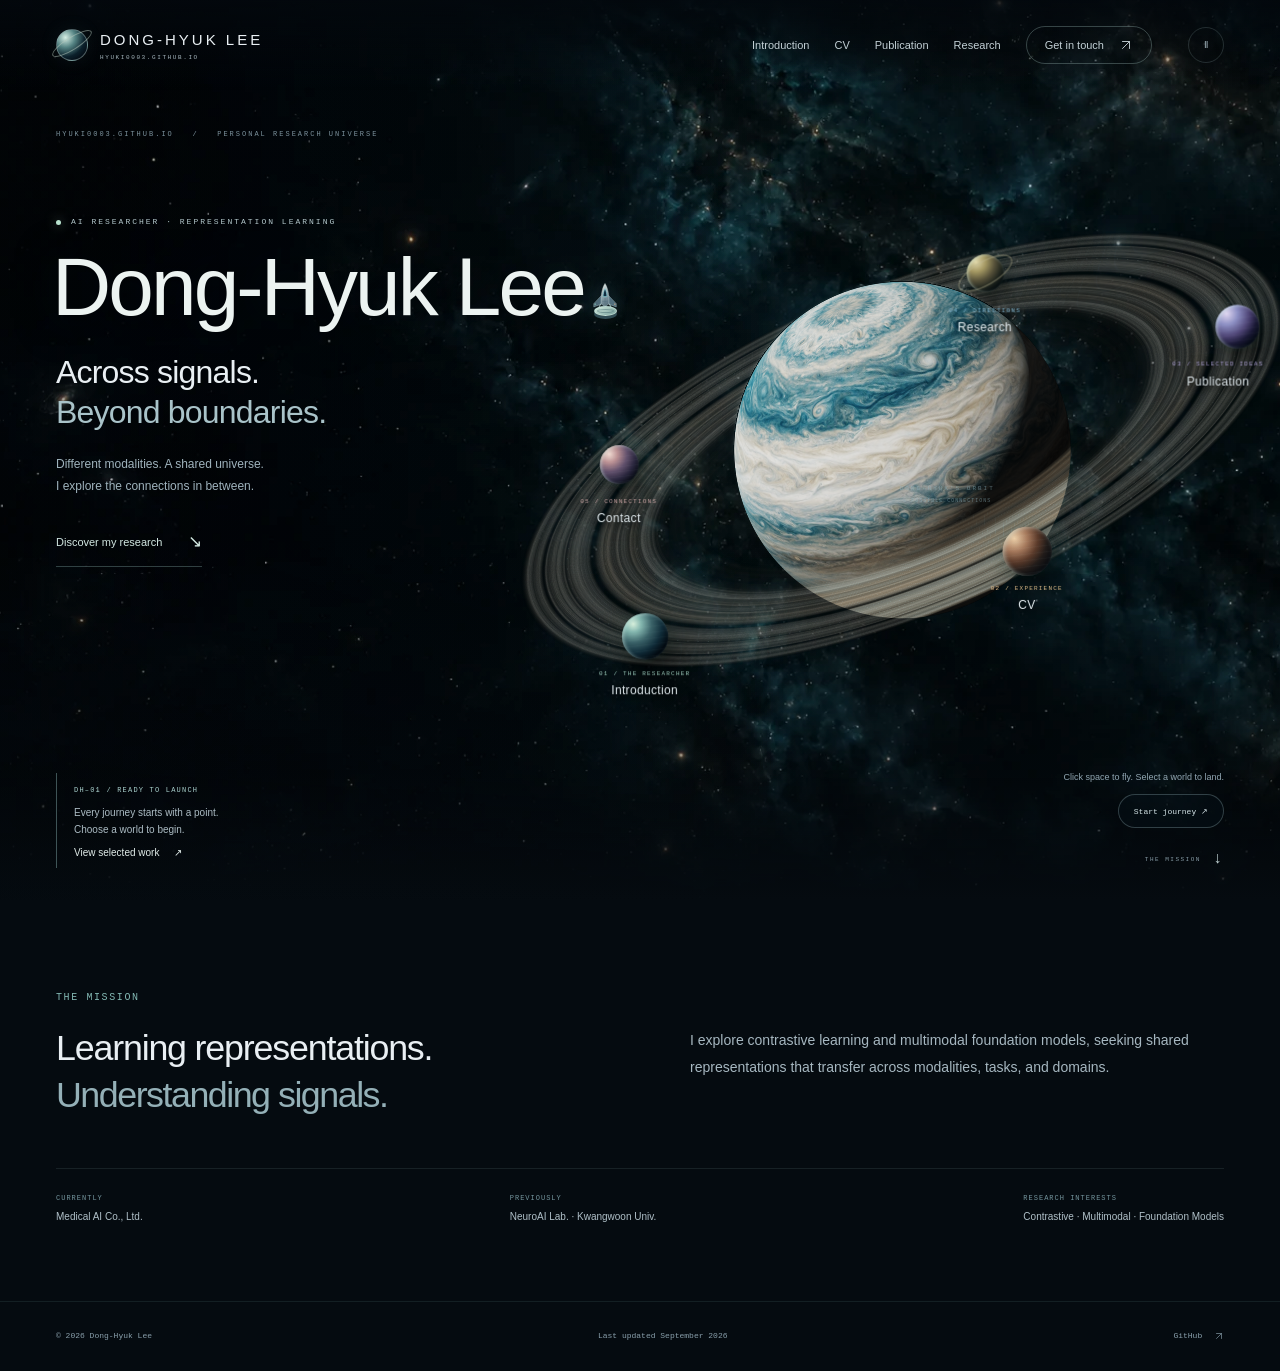
==== commit c06f9881: "Randomize landing terrain and make thrust active only while held" ====
--- a/index.html
+++ b/index.html
@@ -20,9 +20,9 @@
   <script type="application/ld+json">{"@context": "https://schema.org", "@type": "Person", "name": "Dong-Hyuk Lee", "url": "https://hyuki0003.github.io", "jobTitle": "AI Researcher", "sameAs": ["https://github.com/hyuki0003", "https://www.linkedin.com/in/dong-hyuk-lee-8542971b0/", "https://www.notion.so/81ff1f23dd8441ba82bb77d9165426b7?source=copy_link", "https://www.instagram.com/hyuk_i2/"]}</script>
   <script src="assets/citations.js" defer></script>
   <script src="assets/site.js" defer></script>
-<link rel="stylesheet" href="assets/universe.css?v=53e785fd5f">
+<link rel="stylesheet" href="assets/universe.css?v=2c94c545bb">
 <script src="assets/planet.js?v=169040caec" defer></script>
-<script src="assets/lander.js?v=71469654f3" defer></script>
+<script src="assets/lander.js?v=6d3bdb37d5" defer></script>
 <script src="assets/universe.js?v=291f8d27ce" defer></script>
 <script>document.documentElement.dataset.theme="dark"</script>
 <link rel="preload" as="image" href="assets/space/latent-atmosphere.webp">
@@ -89,13 +89,13 @@
       <div><span>ALTITUDE</span><output data-readout="altitude">15.8 m</output></div>
       <div><span>DESCENT</span><output data-readout="speed">0.7 m/s</output></div>
       <div><span>TILT</span><output data-readout="tilt">0°</output></div>
-      <div><span>THRUST</span><output data-readout="thrust">40%</output></div>
+      <div><span>THRUST</span><output data-readout="thrust">OFF</output></div>
     </div>
     <div class="lander-view"><canvas width="800" height="480" aria-label="Landing field with a spacecraft above the home pad"></canvas><div class="lander-overlay"><span>BRING IT HOME</span><p>Center. Level. Gently.</p></div></div>
-    <div class="lander-throttle" aria-hidden="true"><span>ENGINE</span><i><b></b><em></em></i><span>100%</span></div>
-    <p class="lander-status" role="status" aria-live="polite">Touch down centered, with tilt ≤ 8° and descent ≤ 1.8 m/s.</p>
-    <div class="lander-controls" aria-label="Flight controls"><button type="button" data-control="left" aria-label="Tilt left">←</button><button type="button" data-control="right" aria-label="Tilt right">→</button><span></span><button type="button" data-control="down" aria-label="Decrease thrust">↓</button><button type="button" data-control="up" aria-label="Increase thrust">↑</button></div>
-    <p id="lander-help" class="lander-help">← → tilt &nbsp; · &nbsp; ↑ ↓ thrust &nbsp; · &nbsp; Space to start</p>
+    <div class="lander-throttle" aria-hidden="true"><span>ENGINE</span><i><b></b></i><span class="lander-engine-state">OFF</span></div>
+    <p class="lander-status" role="status" aria-live="polite">Clear the terrain. Land centered: tilt ≤ 8°, descent ≤ 1.8 m/s.</p>
+    <div class="lander-controls" aria-label="Flight controls"><button type="button" data-control="left" aria-label="Tilt left">←</button><button type="button" data-control="right" aria-label="Tilt right">→</button><span></span><button type="button" data-control="up" aria-label="Hold for thrust">↑ <span>THRUST</span></button></div>
+    <p id="lander-help" class="lander-help">← → tilt &nbsp; · &nbsp; Hold ↑ to thrust &nbsp; · &nbsp; Release to coast</p>
     <div class="lander-actions"><button class="lander-start" type="button">Begin descent <span aria-hidden="true">↘</span></button><button class="lander-pause" type="button" hidden>Pause</button></div>
   </dialog>
 </section>
--- a/assets/universe.css
+++ b/assets/universe.css
@@ -271,10 +271,10 @@
 .lander-console[data-state="crashed"] .lander-overlay > span { color:#e6b19e; }
 .lander-throttle { display:flex; align-items:center; gap:9px; color:#77939e; font:5px var(--mono); letter-spacing:.8px; margin-top:9px; }
 .lander-throttle > i { position:relative; display:block; height:3px; flex:1; background:#63828f33; }
-.lander-throttle b { position:absolute; inset:0 auto 0 0; width:40%; background:#a7d6c7; }
-.lander-throttle em { position:absolute; left:50%; top:-2px; height:7px; border-left:1px solid #cee4d466; }
+.lander-throttle b { position:absolute; inset:0 auto 0 0; width:0; background:#a7d6c7; }
+.lander-engine-state { min-width:20px; text-align:right; }
 .lander-status { min-height:31px; color:#a8bfc7; font:10px/1.65 var(--sans); margin:15px 0 10px; }
-.lander-controls { display:grid; grid-template-columns:repeat(2,44px) 1fr repeat(2,44px); gap:8px; }
+.lander-controls { display:grid; grid-template-columns:repeat(2,44px) 1fr 104px; gap:8px; }
 .lander-controls button { min-width:44px; min-height:40px; padding:0; border:1px solid #89b6b344; border-radius:5px; background:#a0c9c10a; color:#c8e5df; font:17px var(--sans); touch-action:none; user-select:none; }
 .lander-controls button:hover,.lander-controls button.is-held { background:#a7d8ce24; border-color:#a7d8ce99; }
 .lander-controls button:disabled { opacity:.4; cursor:default; }
@@ -288,3 +288,5 @@
 @keyframes lander-arrival { from { opacity:0; transform:translateY(10px); } to { opacity:1; transform:none; } }
 @media (max-width:620px) { .lander-console { inset:auto 12px 12px; width:auto; padding:17px; max-height:calc(100svh - 24px); }.lander-heading { margin-top:17px; }.lander-heading h2 { font-size:25px; }.lander-controls button { min-height:44px; } }
 @media (prefers-reduced-motion:reduce) { .landing-celebration #universe-title,.landing-celebration .space-tagline,.landing-celebration .space-manifesto,.landing-celebration .space-enter { text-shadow:0 0 18px #b0efcdaa; } }
+
+.lander-controls [data-control="up"] { display:flex; justify-content:center; align-items:center; gap:9px; }.lander-controls [data-control="up"] span { font:8px var(--mono); letter-spacing:1px; }
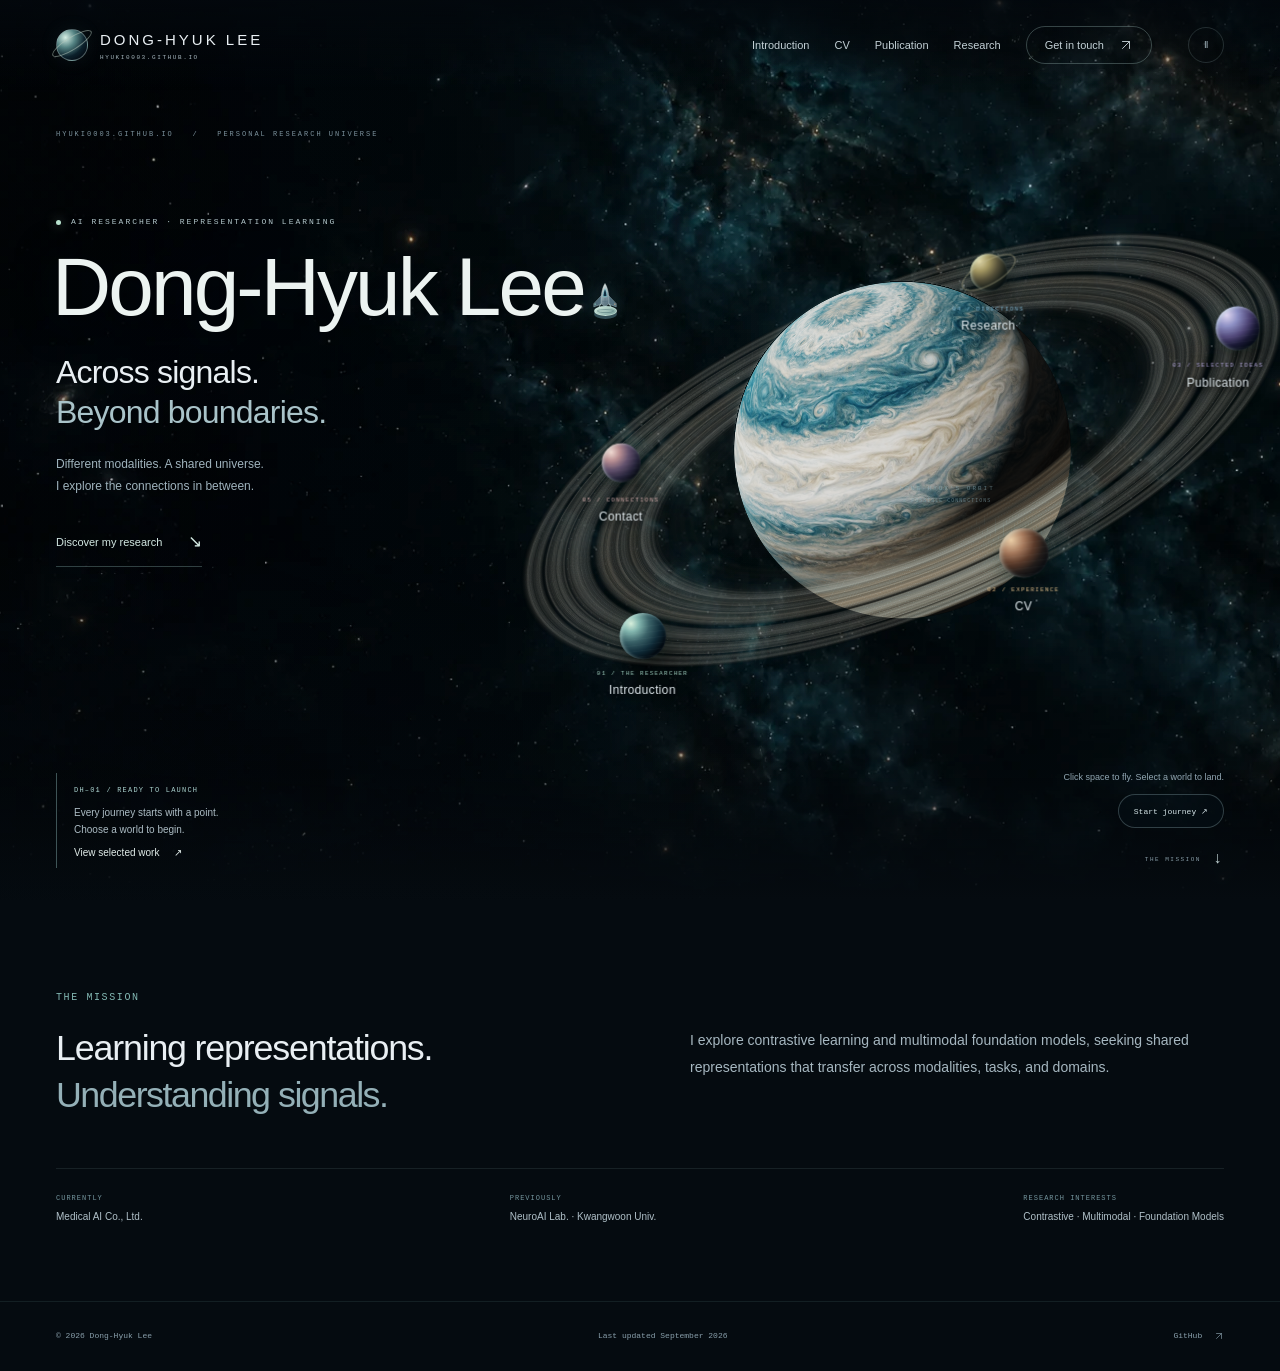
==== commit 37b58064: "Update JBHI manuscript, introduction, and CV portrait" ====
--- a/index.html
+++ b/index.html
@@ -18,9 +18,9 @@
   <script>document.documentElement.classList.add('js');try{var t=localStorage.getItem('dh-profile-theme');if(t==='dark'||t==='light')document.documentElement.dataset.theme=t}catch(e){}</script>
   <link rel="stylesheet" href="assets/styles.css">
   <script type="application/ld+json">{"@context": "https://schema.org", "@type": "Person", "name": "Dong-Hyuk Lee", "url": "https://hyuki0003.github.io", "jobTitle": "AI Researcher", "sameAs": ["https://github.com/hyuki0003", "https://www.linkedin.com/in/dong-hyuk-lee-8542971b0/", "https://www.notion.so/81ff1f23dd8441ba82bb77d9165426b7?source=copy_link", "https://www.instagram.com/hyuk_i2/"]}</script>
-  <script src="assets/citations.js" defer></script>
+  <script src="assets/citations.js?v=7c8f290460" defer></script>
   <script src="assets/site.js" defer></script>
-<link rel="stylesheet" href="assets/universe.css?v=2c94c545bb">
+<link rel="stylesheet" href="assets/universe.css?v=fa5733d800">
 <script src="assets/planet.js?v=169040caec" defer></script>
 <script src="assets/lander.js?v=6d3bdb37d5" defer></script>
 <script src="assets/universe.js?v=291f8d27ce" defer></script>
--- a/assets/universe.css
+++ b/assets/universe.css
@@ -290,3 +290,12 @@
 @media (prefers-reduced-motion:reduce) { .landing-celebration #universe-title,.landing-celebration .space-tagline,.landing-celebration .space-manifesto,.landing-celebration .space-enter { text-shadow:0 0 18px #b0efcdaa; } }
 
 .lander-controls [data-control="up"] { display:flex; justify-content:center; align-items:center; gap:9px; }.lander-controls [data-control="up"] span { font:8px var(--mono); letter-spacing:1px; }
+
+/* Portrait keeps its original framing and proportions in the CV header. */
+.cv-summary { display:grid; grid-template-columns:minmax(0,1fr) 176px; align-items:center; gap:64px; }
+.cv-portrait { margin:0; width:176px; }
+.cv-portrait img { display:block; width:100%; height:auto; border-radius:6px; border:1px solid #adc7c555; box-shadow:0 15px 45px #0005; background:#fff; }
+.cv-portrait figcaption { margin-top:13px; font:11px/1.6 var(--sans); color:#d2e4df; }
+.cv-portrait figcaption span { display:block; color:#86a3af; font:7px/1.8 var(--mono); letter-spacing:1px; margin-top:3px; }
+@media(max-width:700px) { .cv-summary { grid-template-columns:1fr; gap:28px; }.cv-portrait { width:144px; }.cv-heading .breadcrumb { margin-bottom:35px; } }
+@media print { .cv-summary { grid-template-columns:1fr 120px; gap:24px; }.cv-portrait { width:120px; }.cv-portrait img { box-shadow:none; }.cv-portrait figcaption,.cv-portrait figcaption span { color:#333; } }
